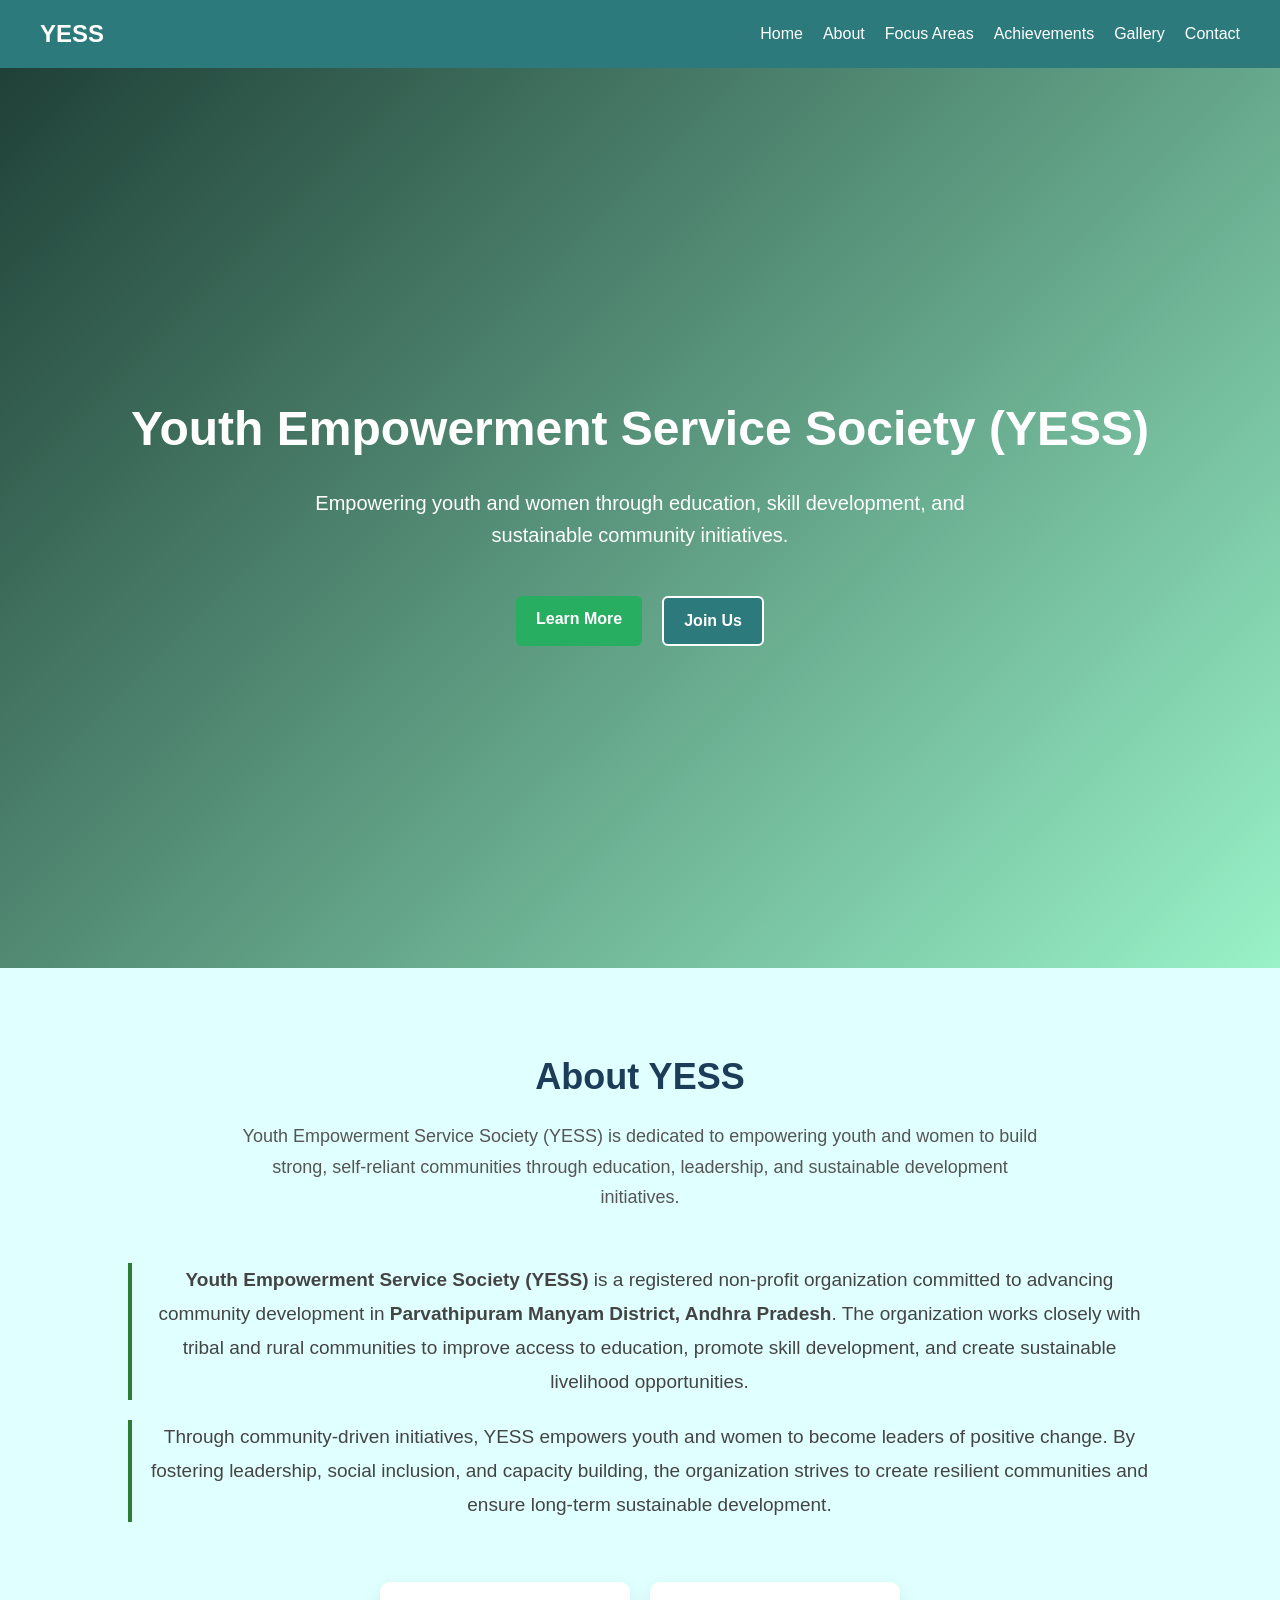
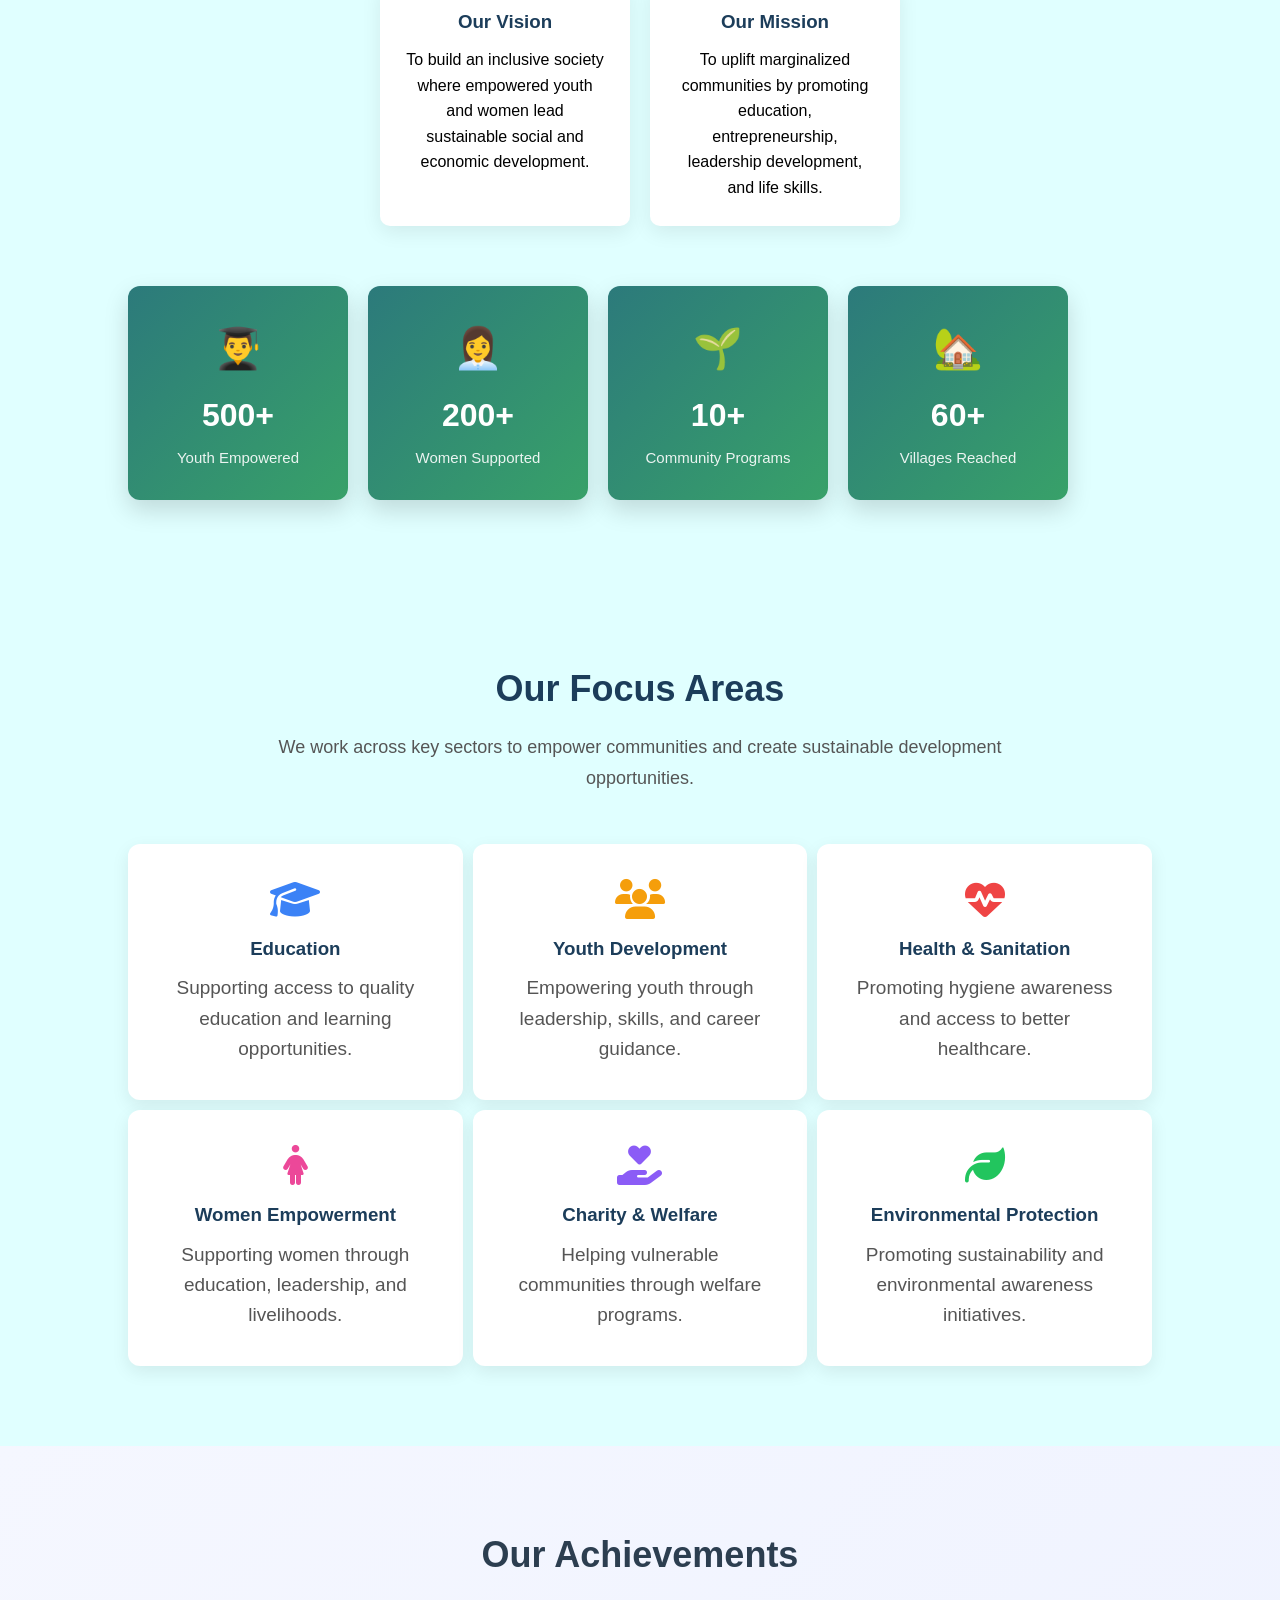
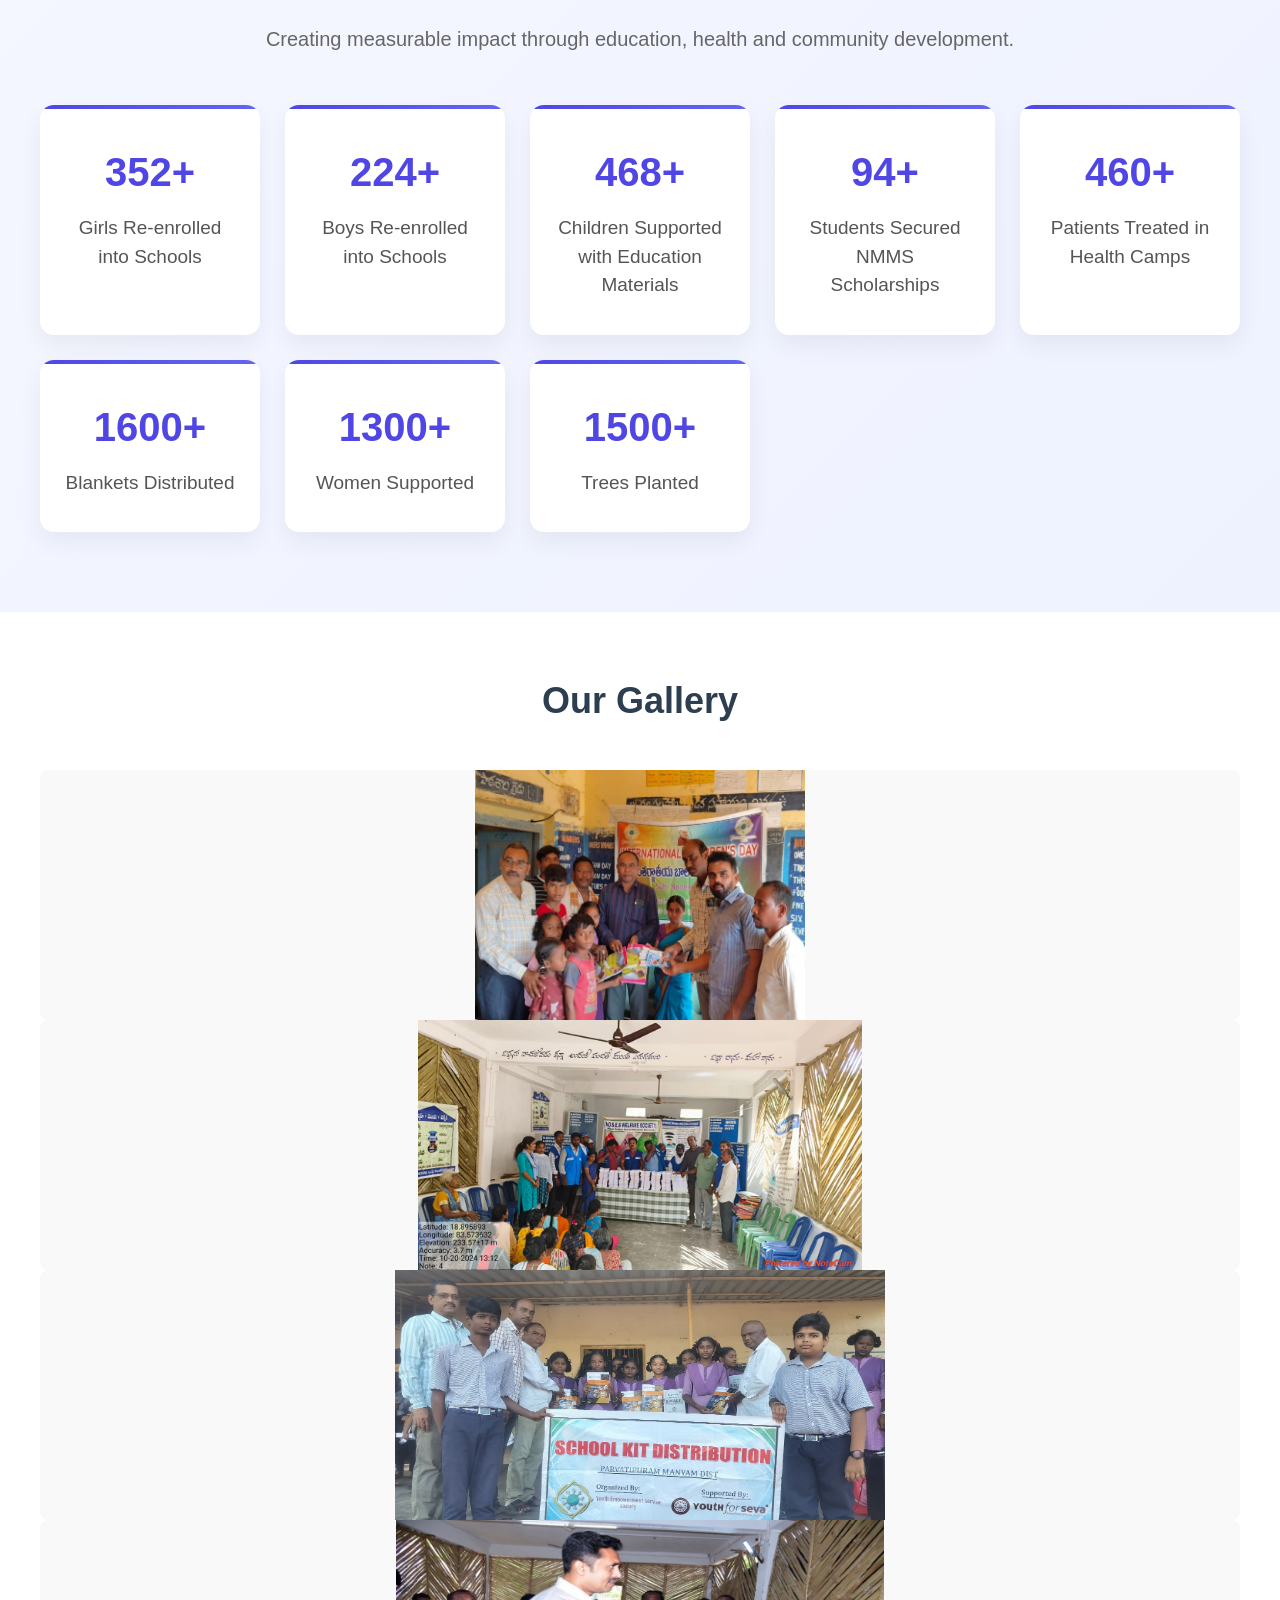
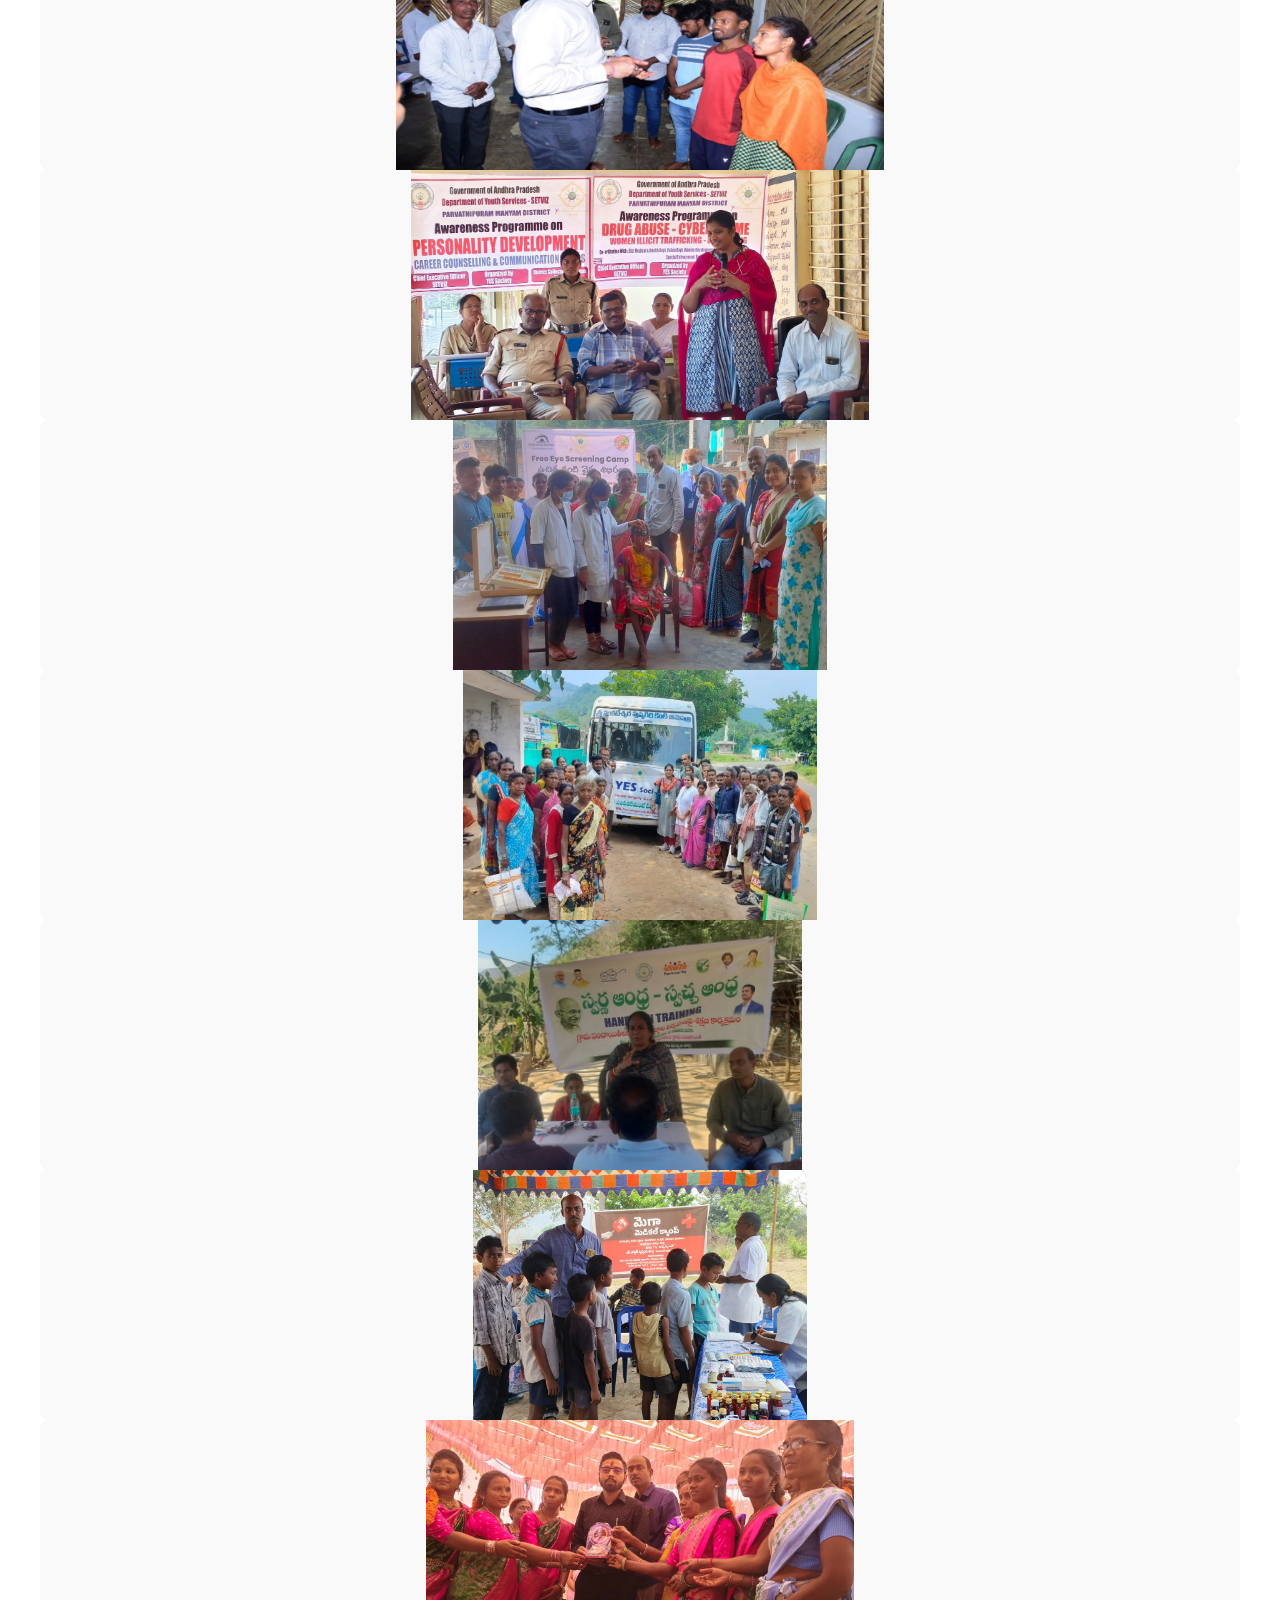
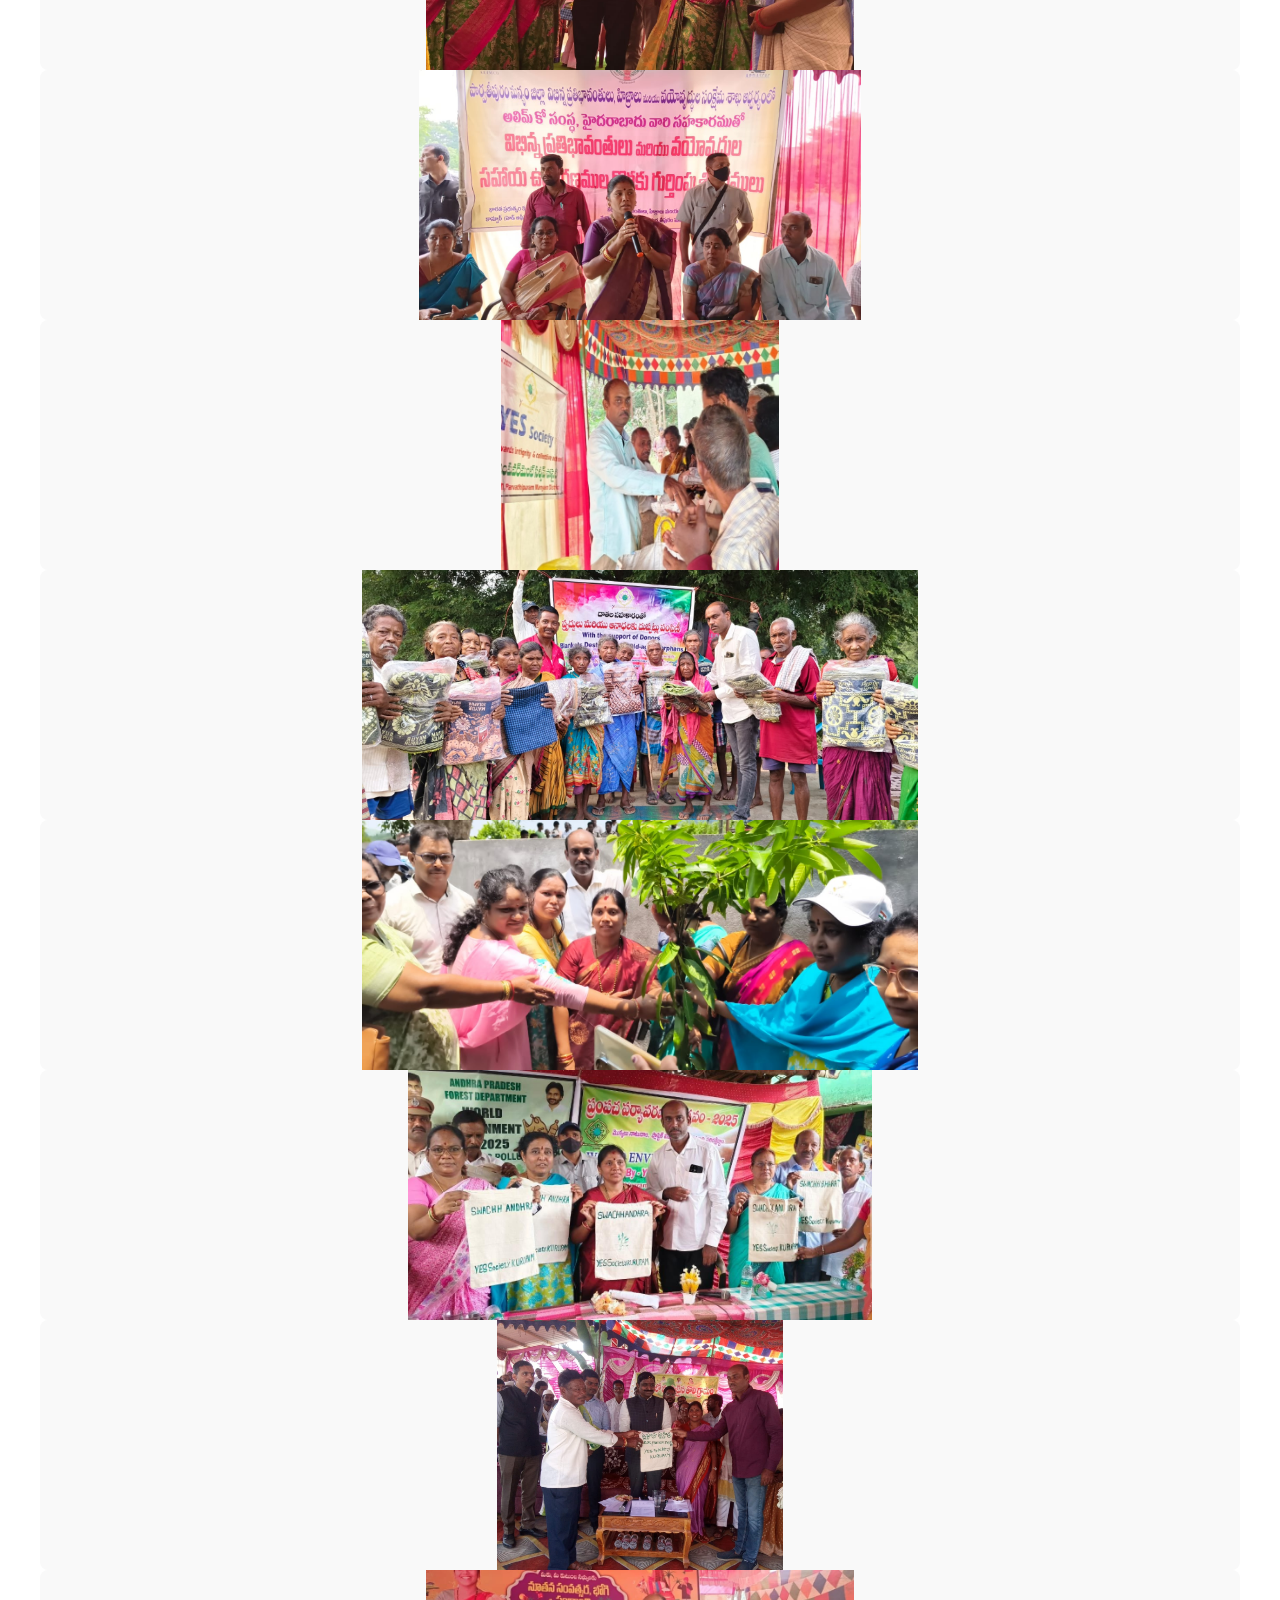
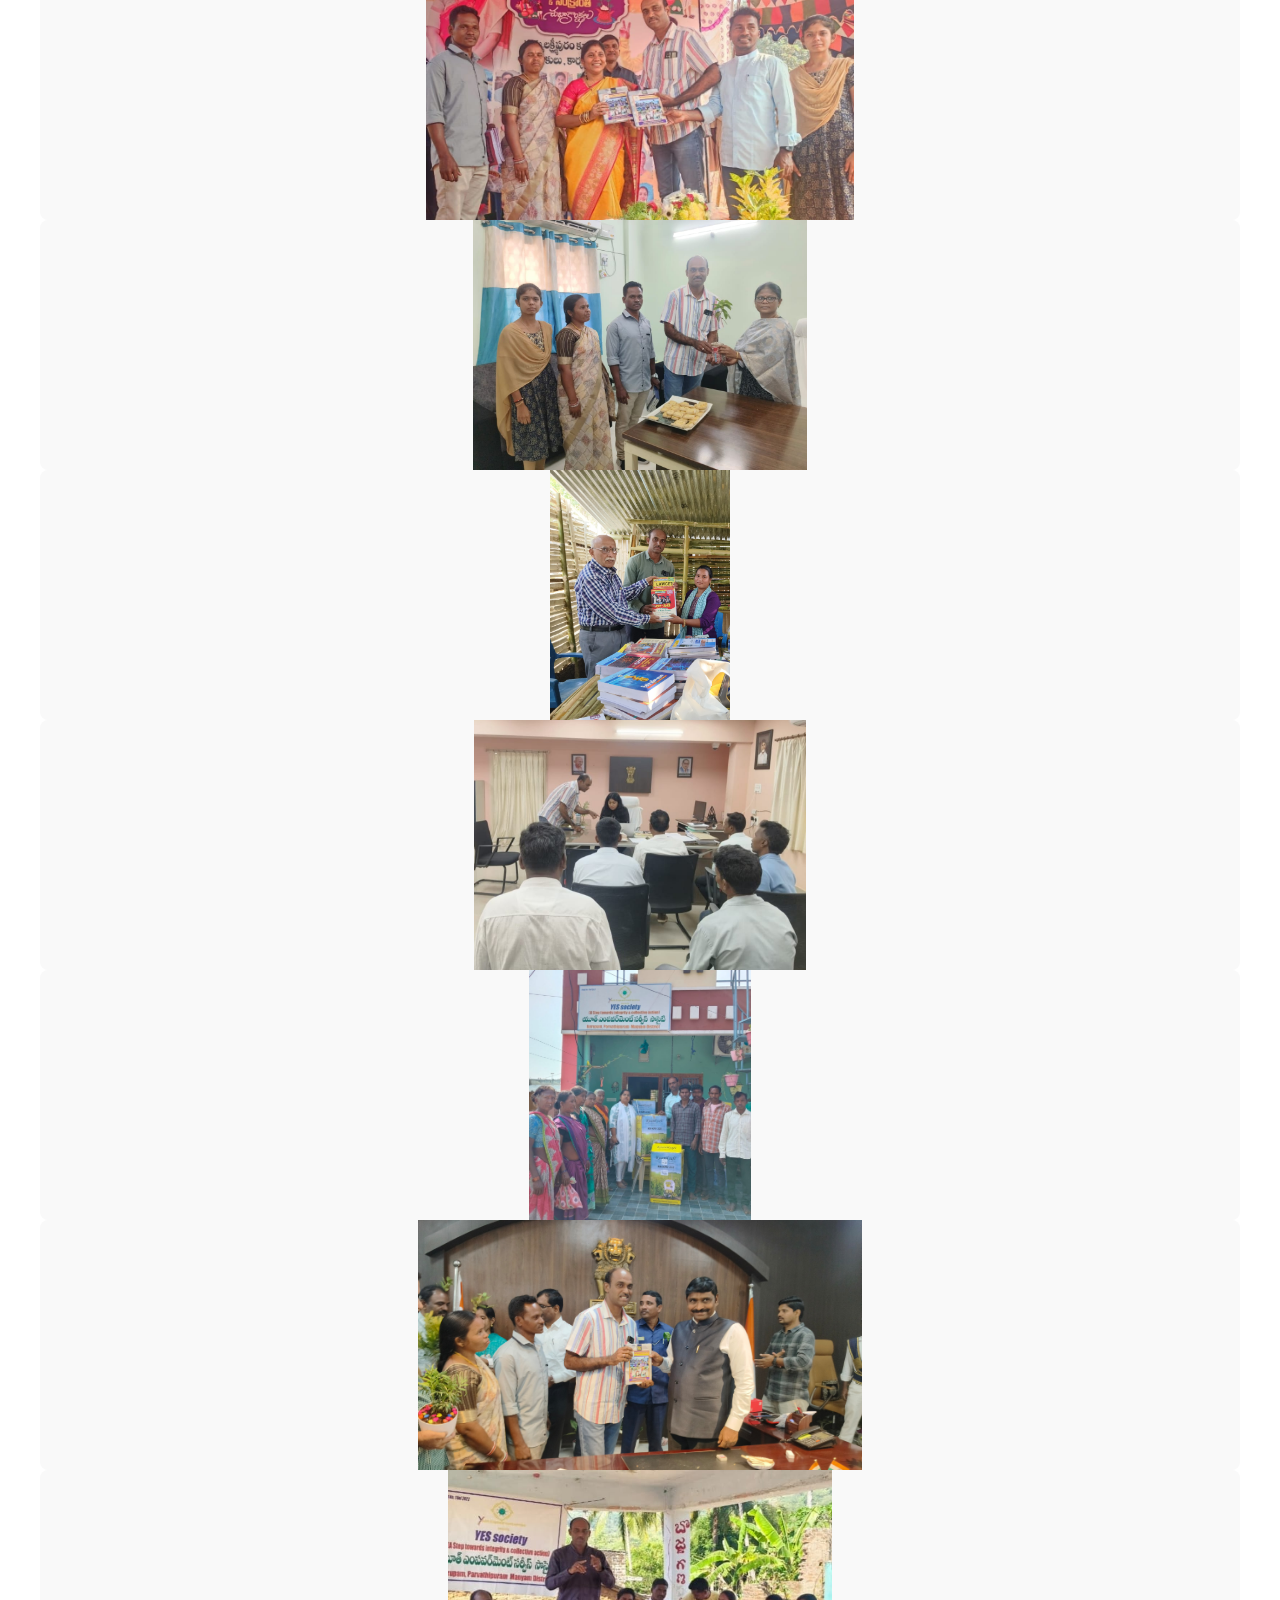
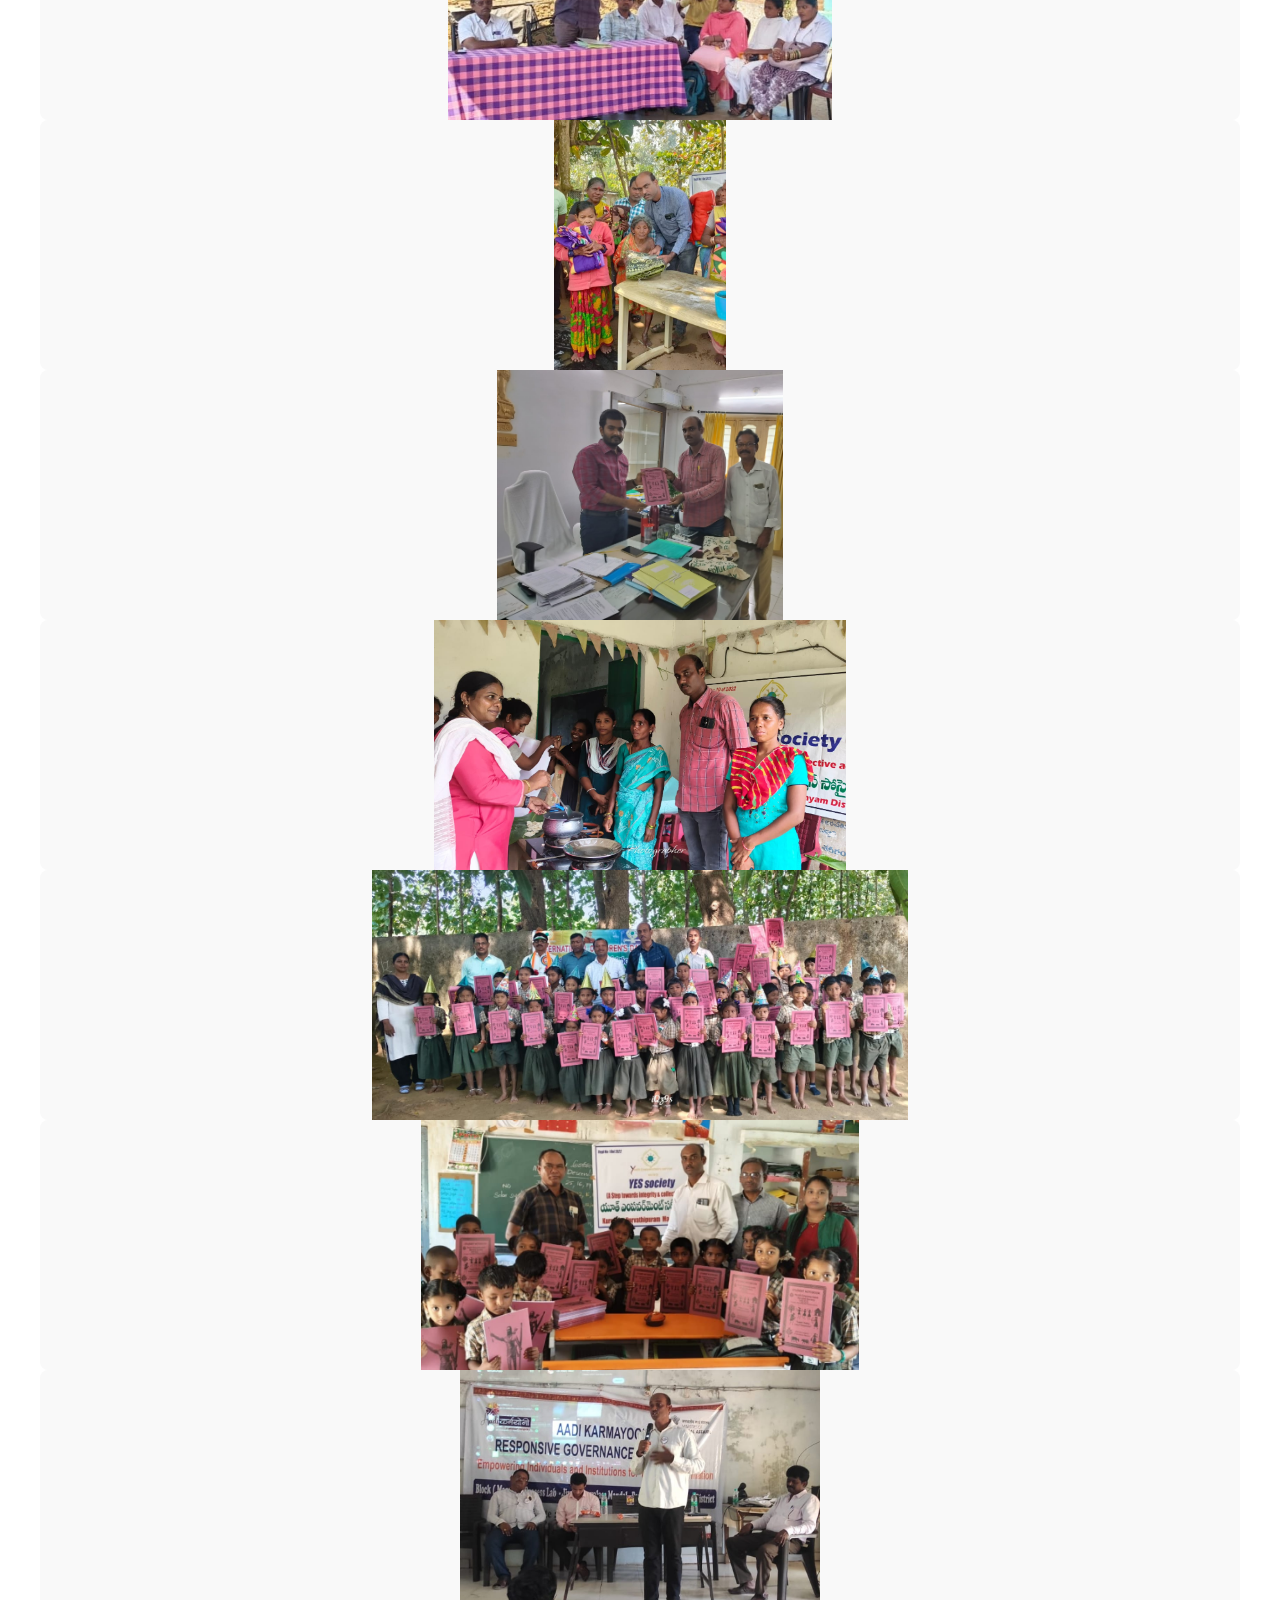
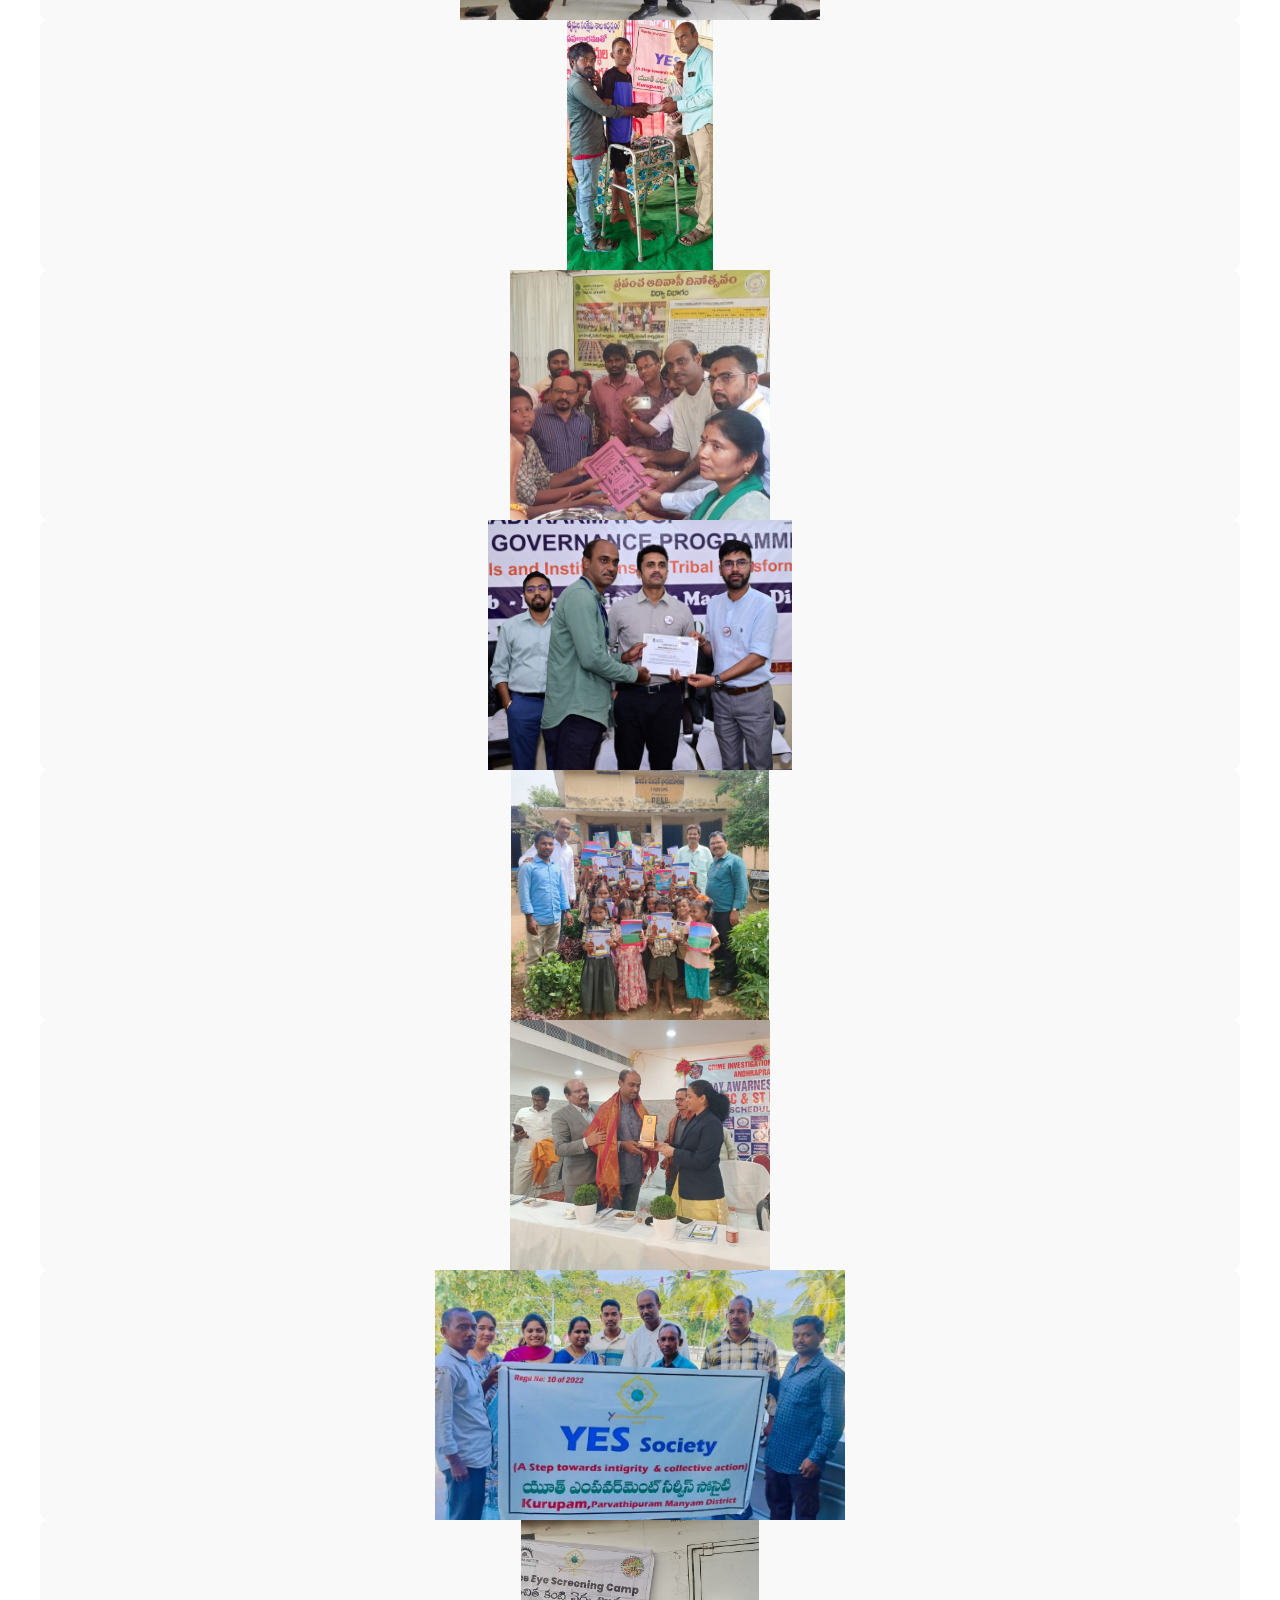
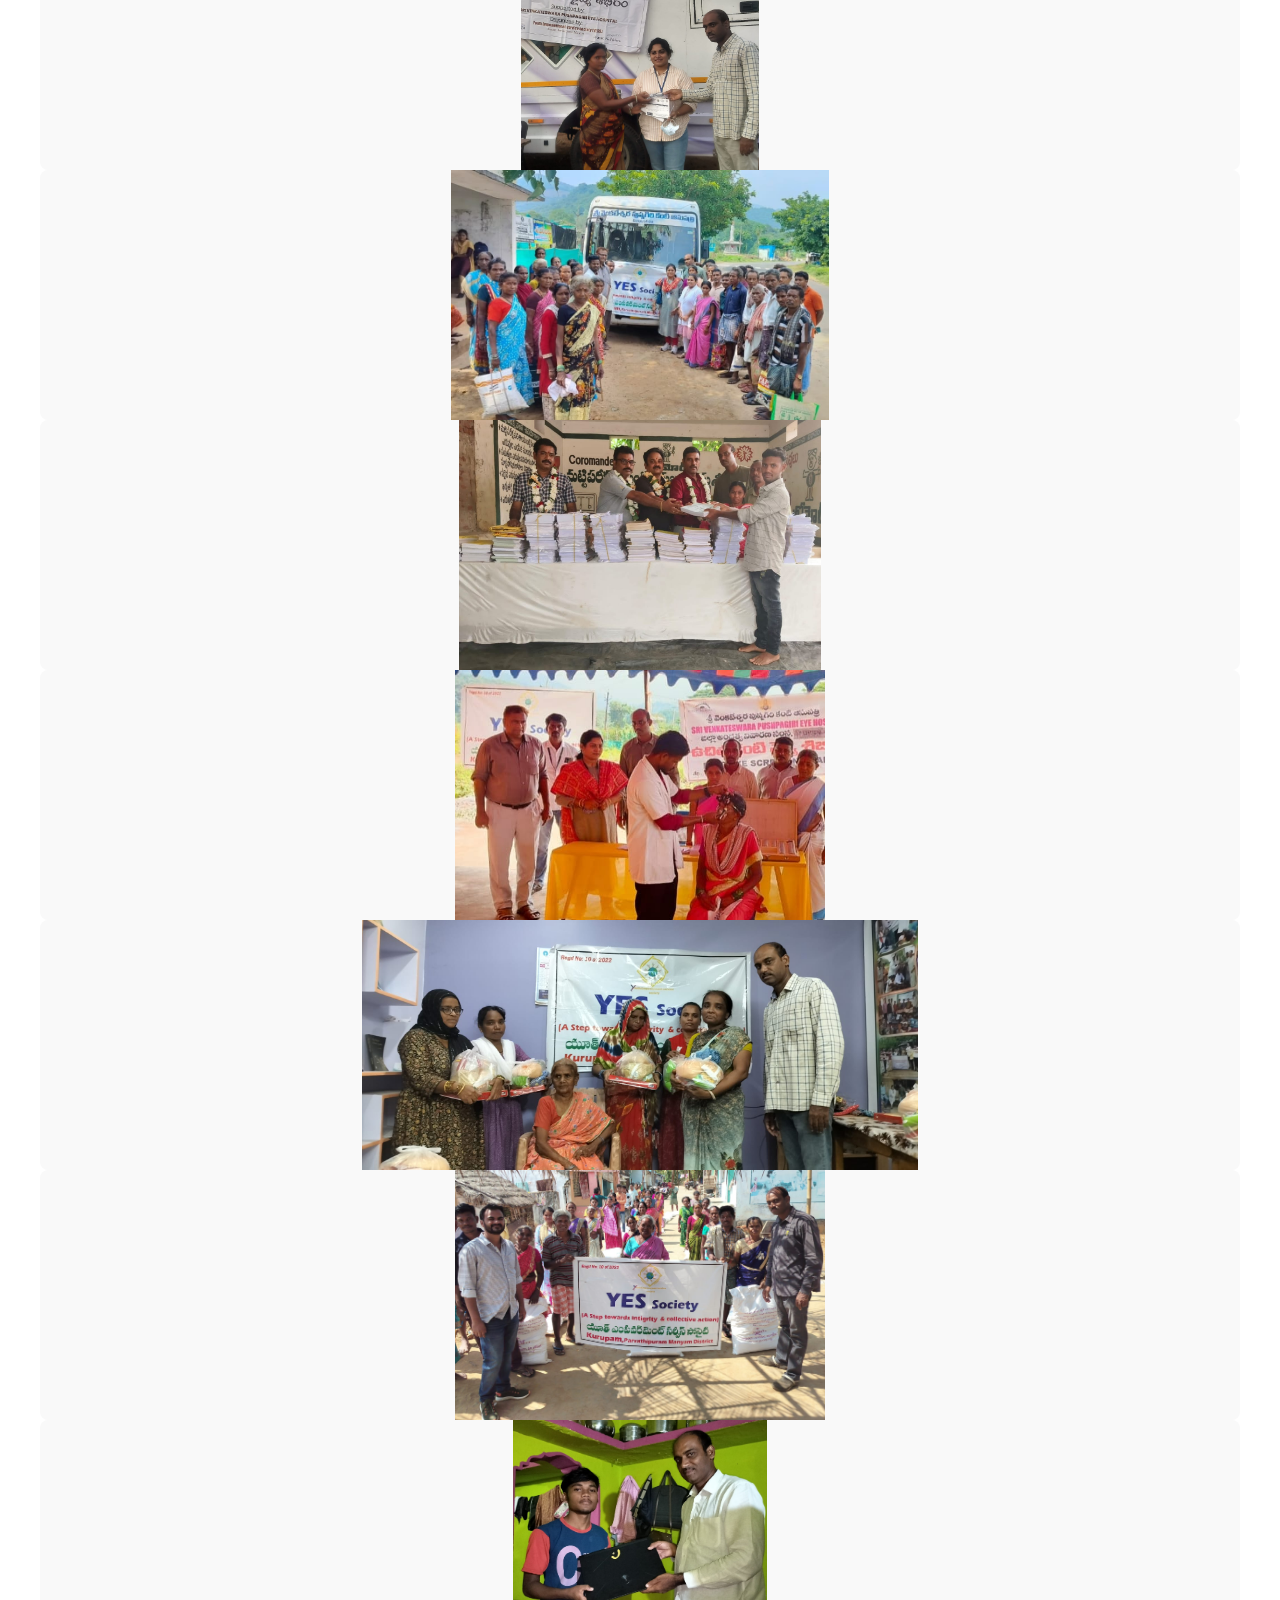
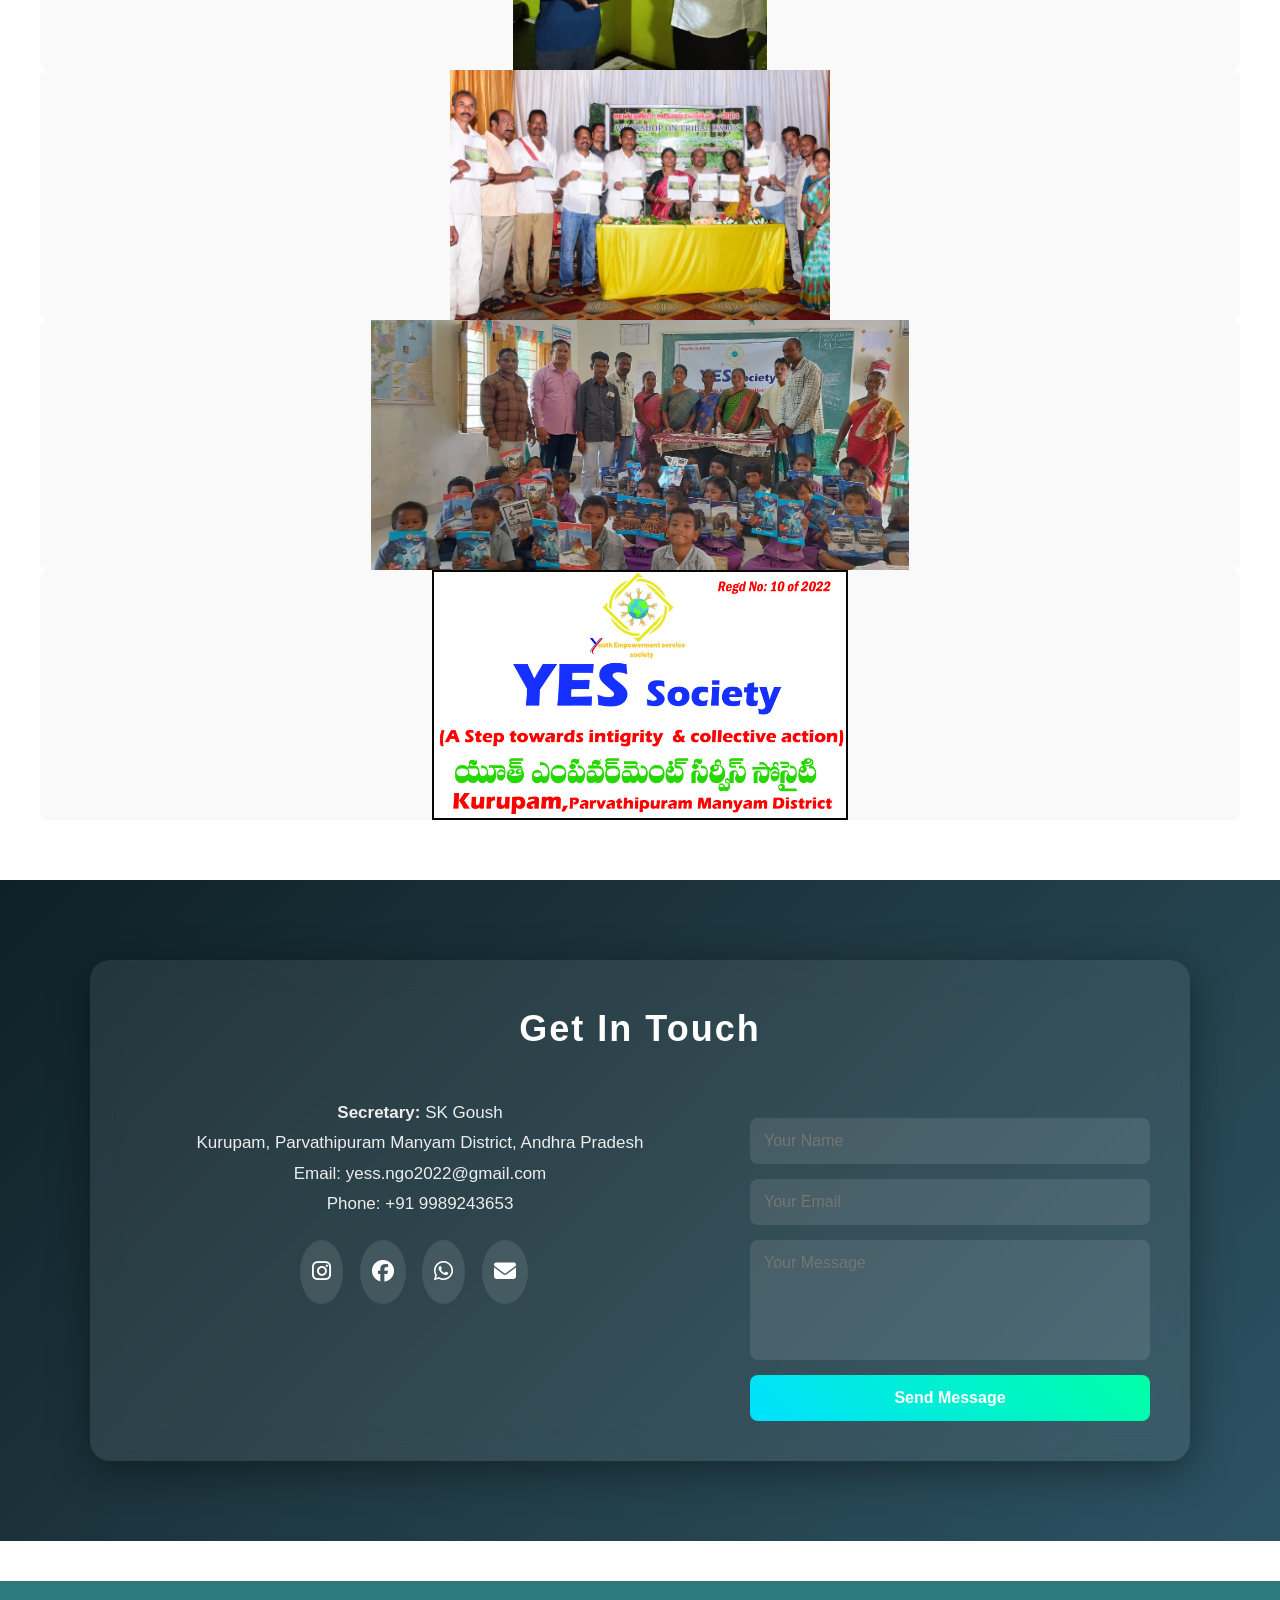
==== index.html @ 8594520e "yessociety.in" ====
<!DOCTYPE html>
<html lang="en">
<head>
<meta charset="UTF-8">
<meta name="viewport" content="width=device-width, initial-scale=1.0">
<title>Youth Empowerment Service Society (YESS)</title>
<link rel="stylesheet" href="https://cdnjs.cloudflare.com/ajax/libs/font-awesome/6.5.0/css/all.min.css">
<link rel="stylesheet" href="style.css">

</head>

<body>

<!-- NAVBAR -->
<nav>
<h2>YESS</h2>
<!-- mobile comfort sample-->
<div class="nav-toggle"><i class="fas fa-bars"></i></div>
<!-- mobile comfort sample-->
<ul>
<li><a href="#home">Home</a></li>
<li><a href="#about">About</a></li>
<li><a href="#focus">Focus Areas</a></li>
<li><a href="#achievements">Achievements</a></li>
<li><a href="#gallery">Gallery</a></li>
<li><a href="#contact">Contact</a></li>
</ul>
</nav>


<!-- HOME SECTION -->

<section id="home" class="hero">

  <div class="hero-content">

    <h1>Youth Empowerment Service Society (YESS)</h1>

    <p class="tagline">
      Empowering youth and women through education, skill development,
      and sustainable community initiatives.
    </p>

    <div class="hero-buttons">
      <a href="#about" class="btn primary-btn">Learn More</a>
      <a href="#contact" class="btn secondary-btn">Join Us</a>
    </div>

  </div>

</section>



<!-- ABOUT SECTION -->

<section id="about" class="about-section">

<div class="container">

<!-- Section Title -->
<div class="section-header">
<h2>About YESS</h2>
<p>
Youth Empowerment Service Society (YESS) is dedicated to empowering youth and women
to build strong, self-reliant communities through education, leadership,
and sustainable development initiatives.
</p>
</div>

<!-- About Content -->
<div class="about-content">

<div class="about-text">
<p>
<strong>Youth Empowerment Service Society (YESS)</strong> is a registered
non-profit organization committed to advancing community development in
<strong>Parvathipuram Manyam District, Andhra Pradesh</strong>. The organization
works closely with tribal and rural communities to improve access to
education, promote skill development, and create sustainable livelihood
opportunities.
</p>

<p>
Through community-driven initiatives, YESS empowers youth and women to
become leaders of positive change. By fostering leadership, social
inclusion, and capacity building, the organization strives to create
resilient communities and ensure long-term sustainable development.
</p>
</div>

<div class="about-cards">

<div class="card">
<h3>Our Vision</h3>
<p>
To build an inclusive society where empowered youth and women lead
sustainable social and economic development.
</p>
</div>

<div class="card">
<h3>Our Mission</h3>
<p>
To uplift marginalized communities by promoting education,
entrepreneurship, leadership development, and life skills.
</p>
</div>

</div>

</div>

<!-- Impact Section -->

<div class="impact-section">

<div class="impact-card">
<div class="icon">👨‍🎓</div>
<h3>500+</h3>
<p>Youth Empowered</p>
</div>

<div class="impact-card">
<div class="icon">👩‍💼</div>
<h3>200+</h3>
<p>Women Supported</p>
</div>

<div class="impact-card">
<div class="icon">🌱</div>
<h3>10+</h3>
<p>Community Programs</p>
</div>

<div class="impact-card">
<div class="icon">🏡</div>
<h3>60+</h3>
<p>Villages Reached</p>
</div>

</div>

</section>


<!-- FOCUS AREAS -->

<section id="focus" class="focus-section">

<div class="section-header">
<h2>Our Focus Areas</h2>
<p>
We work across key sectors to empower communities and create sustainable
development opportunities.
</p>
</div>

<div class="focus-grid">

<div class="focus-card">
<i class="fas fa-graduation-cap"></i>
<h3>Education</h3>
<p>Supporting access to quality education and learning opportunities.</p>
</div>

<div class="focus-card">
<i class="fas fa-users"></i>
<h3>Youth Development</h3>
<p>Empowering youth through leadership, skills, and career guidance.</p>
</div>

<div class="focus-card">
<i class="fas fa-heartbeat"></i>
<h3>Health & Sanitation</h3>
<p>Promoting hygiene awareness and access to better healthcare.</p>
</div>

<div class="focus-card">
<i class="fas fa-female"></i>
<h3>Women Empowerment</h3>
<p>Supporting women through education, leadership, and livelihoods.</p>
</div>

<div class="focus-card">
<i class="fas fa-hand-holding-heart"></i>
<h3>Charity & Welfare</h3>
<p>Helping vulnerable communities through welfare programs.</p>
</div>

<div class="focus-card">
<i class="fas fa-leaf"></i>
<h3>Environmental Protection</h3>
<p>Promoting sustainability and environmental awareness initiatives.</p>
</div>

</div>

</section>

<!-- ACHIEVEMENTS -->
<section id="achievements">

<div class="achievements-container">

<h2 class="section-title">Our Achievements</h2>
<p class="section-subtitle">Creating measurable impact through education, health and community development.</p>

<div class="achievements-grid">

<div class="achievement-card">
<h3>352+</h3>
<p>Girls Re-enrolled into Schools</p>
</div>

<div class="achievement-card">
<h3>224+</h3>
<p>Boys Re-enrolled into Schools</p>
</div>

<div class="achievement-card">
<h3>468+</h3>
<p>Children Supported with Education Materials</p>
</div>

<div class="achievement-card">
<h3>94+</h3>
<p>Students Secured NMMS Scholarships</p>
</div>

<div class="achievement-card">
<h3>460+</h3>
<p>Patients Treated in Health Camps</p>
</div>

<div class="achievement-card">
<h3>1600+</h3>
<p>Blankets Distributed</p>
</div>

<div class="achievement-card">
<h3>1300+</h3>
<p>Women Supported</p>
</div>

<div class="achievement-card">
<h3>1500+</h3>
<p>Trees Planted</p>
</div>

</div>
</div>

</section>

<!-- GALLERY -->
<section id="gallery">

<h2 class="section-title">Our Gallery</h2>

<div class="gallery">

  <div class="gallery-item">
    <img src="yessocietypictures/Picture1.png" alt="image">
  </div>

  <div class="gallery-item">
    <img src="yessocietypictures/Picture2.png" alt="image">
  </div>

  <div class="gallery-item">
    <img src="yessocietypictures/Picture3.png" alt="image">
  </div>

  <div class="gallery-item">
    <img src="yessocietypictures/Picture4.png" alt="image">
  </div>

  <div class="gallery-item">
    <img src="yessocietypictures/Picture5.png" alt="image">
  </div>

  <div class="gallery-item">
    <img src="yessocietypictures/Picture6.png" alt="image">
  </div>

  <div class="gallery-item">
    <img src="yessocietypictures/Picture7.png" alt="image">
  </div>

  <div class="gallery-item">
    <img src="yessocietypictures/Picture8.png" alt="image">
  </div>

  <div class="gallery-item">
    <img src="yessocietypictures/Picture9.png" alt="image">
  </div>

  <div class="gallery-item">
    <img src="yessocietypictures/Picture10.png" alt="image">
  </div>

  <div class="gallery-item">
    <img src="yessocietypictures/Picture11.png" alt="image">
  </div>

  <div class="gallery-item">
    <img src="yessocietypictures/Picture12.png" alt="image">
  </div>

  <div class="gallery-item">
    <img src="yessocietypictures/Picture13.png" alt="image">
  </div>

  <div class="gallery-item">
    <img src="yessocietypictures/Picture14.png" alt="image">
  </div>

  <div class="gallery-item">
    <img src="yessocietypictures/Picture15.png" alt="image">
  </div>
  <div class="gallery-item">
    <img src="yessocietypictures\one.jpeg" alt="image">
  </div>
  <div class="gallery-item">
    <img src="yessocietypictures\two.jpeg" alt="image">
  </div>
  <div class="gallery-item">
    <img src="yessocietypictures/three.jpeg" alt="image">
  </div>
  <div class="gallery-item">
    <img src="yessocietypictures/four.jpeg" alt="image">
  </div>
  <div class="gallery-item">
    <img src="yessocietypictures/five.jpeg" alt="image">
  </div>
  <div class="gallery-item">
    <img src="yessocietypictures/six.jpeg" alt="image">
  </div>
  <div class="gallery-item">
    <img src="yessocietypictures/seven.jpeg" alt="image">
  </div>
  <div class="gallery-item">
    <img src="yessocietypictures/eight.jpeg" alt="image">
  </div>
  <div class="gallery-item">
    <img src="yessocietypictures/nine.jpeg" alt="image">
  </div>
  <div class="gallery-item">
    <img src="yessocietypictures/ten.jpeg" alt="image">
  </div>
  <div class="gallery-item">
    <img src="yessocietypictures/eleven.jpeg" alt="image">
  </div>
  <div class="gallery-item">
    <img src="yessocietypictures/twelve.jpeg" alt="image">
  </div>
  <div class="gallery-item">
    <img src="yessocietypictures/thirteen.jpeg" alt="image">
  </div>
  <div class="gallery-item">
    <img src="yessocietypictures/fourteen.jpeg" alt="image">
  </div>
  <div class="gallery-item">
    <img src="yessocietypictures/fifteen.jpeg" alt="image">
  </div>
  <div class="gallery-item">
    <img src="yessocietypictures/sixteen.jpeg" alt="image">
  </div>
  <div class="gallery-item">
    <img src="yessocietypictures/seventeen.jpeg" alt="image">
  </div>
  <div class="gallery-item">
    <img src="yessocietypictures/eighteen.jpeg" alt="image">
  </div>
  <div class="gallery-item">
    <img src="yessocietypictures/nineteen.jpeg" alt="image">
  </div>
  <div class="gallery-item">
    <img src="yessocietypictures/twenty.jpeg" alt="image">
  </div>
  <div class="gallery-item">
    <img src="yessocietypictures/twenty1.jpeg" alt="image">
  </div>
  <div class="gallery-item">
    <img src="yessocietypictures/twentytwo.jpeg" alt="image">
  </div>
  <div class="gallery-item">
    <img src="yessocietypictures/two3.jpeg" alt="image">
  </div>
  <div class="gallery-item">
    <img src="yessocietypictures/two4.jpeg" alt="image">
  </div>
  <div class="gallery-item">
    <img src="yessocietypictures/two5.jpeg" alt="image">
  </div>
  <div class="gallery-item">
    <img src="yessocietypictures/two6.jpeg" alt="image">
  </div>
<div class="gallery-item">
    <img src="yessocietypictures/two7.jpeg" alt="image">
  </div>
  <div class="gallery-item">
    <img src="yessocietypictures/two8.jpeg" alt="image">
  </div>
  <div class="gallery-item">
    <img src="yessocietypictures/two9.jpeg" alt="image">
  </div>
  <div class="gallery-item">
    <img src="yessocietypictures/three0.jpeg" alt="image">
  </div>

</div>

</section>



<!-- CONTACT -->
<section id="contact">

<div class="contact-container">

<h2 class="contact-title">Get In Touch</h2>

<div class="contact-content">

<div class="contact-info">
<p><b>Secretary:</b> SK Goush</p>
<p>Kurupam, Parvathipuram Manyam District, Andhra Pradesh</p>
<p>Email: yess.ngo2022@gmail.com</p>
<p>Phone: +91 9989243653</p>

<div class="social-icons">
<a href="https://www.instagram.com/yess_ngo_?igsh=c3pkOXo1NWUyaW5h"><i class="fab fa-instagram"></i></a>
<a href="https://www.facebook.com/share/1DSAKodbf2/"><i class="fab fa-facebook"></i></a>
<a href="https://wa.me/919989243653"><i class="fab fa-whatsapp"></i></a>
<a href="mailto:yess.ngo2022@gmail.com"><i class="fas fa-envelope"></i></a>
</div>

</div>

<!-- contact form-->

<form action="https://formsubmit.co/yess.ngo2022@gmail.com" method="POST" class="contact-form">

<input type="text" name="name" placeholder="Your Name" required>

<input type="email" name="email" placeholder="Your Email" required>

<textarea name="message" placeholder="Your Message" required></textarea>

<input type="hidden" name="_captcha" value="false">

<button type="submit">Send Message</button>

</form>

</div>

</div>

</section>
<link rel="stylesheet" href="contact.css">

<link rel="stylesheet" href="https://cdnjs.cloudflare.com/ajax/libs/font-awesome/6.5.0/css/all.min.css">

<!-- FOOTER -->
<footer>

<p>© 2026 Youth Empowerment Service Society (YESS)</p>

</footer>


<script src="script.js"></script>
<script>
const counters = document.querySelectorAll('.achievement-card h3');

counters.forEach(counter=>{
let target = +counter.innerText.replace("+","");
let count = 0;

let update = () => {
let increment = target / 100;

if(count < target){
count += increment;
counter.innerText = Math.ceil(count) + "+";
requestAnimationFrame(update);
}else{
counter.innerText = target + "+";
}
};

update();
});
</script>

</body>
</html>
---- style.css ----
/* ---------- GLOBAL STYLES ---------- */
* {
  margin: 0;
  padding: 0;
  box-sizing: border-box;
  font-family: Arial, sans-serif;
}

body {
  line-height: 1.6;
}

html {
  scroll-behavior: smooth;
}

/* ---------- NAVBAR ---------- */
nav {
  display: flex;
  justify-content: space-between;
  align-items: center;
  background: #2c7a7b;
  color: white;
  padding: 15px 40px;
  position: sticky;
  top: 0;
}

nav ul {
  list-style: none;
  display: flex;
  gap: 20px;
}

nav ul li a {
  color: white;
  text-decoration: none;
}

.nav-toggle {
  display: none; /* desktop by default */
  font-size: 28px;
  cursor: pointer;
  color: white;
}

.nav-menu {
  display: none; /* hidden by default */
}

.nav-menu.active {
  display: block;
}

/* ---------- HERO ---------- */
.hero {
  height: 100vh;
  background: linear-gradient(135deg, #1f4037, #99f2c8);
  display: flex;
  align-items: center;
  justify-content: center;
  text-align: center;
  color: white;
  padding: 20px;
}

.hero-content h1 {
  font-size: 48px;
  margin-bottom: 20px;
}

.hero-content p {
  font-size: 20px;
  max-width: 700px;
  margin: auto;
  margin-bottom: 30px;
}

.hero-buttons {
  display: flex;
  gap: 20px;
  justify-content: center;
}

.btn {
  display: inline-block;
  padding: 10px 20px;
  margin-top: 15px;
  text-decoration: none;
  border-radius: 6px;
  font-weight: 600;
  background: #2c7a7b;
  color: white;
}

.primary-btn {
  background: #27ae60;
  color: white;
}

.secondary-btn {
  border: 2px solid white;
  color: white;
}

.secondary-btn:hover {
  background: white;
  color: #333;
}

/* ---------- SECTIONS ---------- */
section {
  padding: 60px 40px;
  text-align: center;
}

.about-section, .focus-section {
  padding: 80px 10%;
  background: lightcyan;
}

.section-header {
  text-align: center;
  max-width: 800px;
  margin: auto;
  margin-bottom: 50px;
}

.section-header h2 {
  font-size: 36px;
  color: #1c3d5a;
  margin-bottom: 15px;
}

.section-header p {
  font-size: 18px;
  color: #555;
  line-height: 1.7;
}

.about-content {
  display: flex;
  gap: 40px;
  flex-wrap: wrap;
  align-items: center;
  justify-content: center;
  margin-bottom: 60px;
}

.about-text p {
  font-size: 19px;
  line-height: 1.8;
  color: #444;
  margin-bottom: 20px;
  padding-left: 15px;
  border-left: 4px solid #2e7d32;
}

.about-cards, .impact-section {
  display: flex;
  gap: 20px;
  flex-wrap: wrap;
}

.card {
  background: white;
  padding: 25px;
  border-radius: 10px;
  box-shadow: 0 6px 20px rgba(0,0,0,0.08);
  width: 250px;
}

.card h3 {
  color: #1c3d5a;
  margin-bottom: 10px;
}

/* ---------- IMPACT CARDS ---------- */
.impact-card {
  background: linear-gradient(135deg,#2c7a7b,#38a169);
  color: white;
  padding: 30px;
  width: 220px;
  text-align: center;
  border-radius: 12px;
  box-shadow: 0 10px 25px rgba(0,0,0,0.15);
  transition: all 0.3s ease;
  cursor: pointer;
}

.impact-card:hover {
  transform: translateY(-10px) scale(1.05);
  box-shadow: 0 15px 35px rgba(0,0,0,0.25);
}

.impact-card .icon {
  font-size: 40px;
  margin-bottom: 10px;
}

.impact-card h3 {
  font-size: 32px;
  margin-bottom: 5px;
}

.impact-card p {
  font-size: 15px;
  opacity: 0.9;
}

/* ---------- FOCUS CARDS ---------- */
.focus-grid {
  display: grid;
  grid-template-columns: repeat(auto-fit, minmax(250px,1fr));
  gap: 10px;
}

.focus-card {
  background: white;
  padding: 35px;
  border-radius: 12px;
  text-align: center;
  box-shadow: 0 6px 18px rgba(0,0,0,0.08);
  transition: 0.3s;
}

.focus-card i {
  font-size: 40px;
  margin-bottom: 15px;
}

.focus-card h3 {
  margin-bottom: 10px;
  color: #1c3d5a;
}

.focus-card p {
  font-size: 19px;
  color: #555;
  line-height: 1.6;
}

.focus-card:hover {
  transform: translateY(-10px);
  box-shadow: 0 15px 30px rgba(0,0,0,0.15);
}

/* Focus Icons Colors */
.fa-graduation-cap { color: #3b82f6; }
.fa-users { color: #f59e0b; }
.fa-heartbeat { color: #ef4444; }
.fa-female { color: #ec4899; }
.fa-hand-holding-heart { color: #8b5cf6; }
.fa-leaf { color: #22c55e; }

/* ---------- ACHIEVEMENTS ---------- */
#achievements {
  padding: 80px 20px;
  background: linear-gradient(135deg,#f5f7ff,#eef2ff);
  font-family: 'Poppins', sans-serif;
}

.achievements-container {
  max-width: 1200px;
  margin: auto;
  text-align: center;
}

.section-title {
  font-size: 36px;
  font-weight: 700;
  text-align: center;
  color: #2c3e50;
  margin-bottom: 40px;
  position: relative;
}

.section-subtitle {
  color: #666;
  margin-bottom: 50px;
  font-size: 20px;
}

.achievements-grid {
  display: grid;
  grid-template-columns: repeat(auto-fit, minmax(220px,1fr));
  gap: 25px;
}

.achievement-card {
  background: #fff;
  padding: 35px 25px;
  border-radius: 14px;
  box-shadow: 0 10px 25px rgba(0,0,0,0.06);
  transition: all 0.35s ease;
  position: relative;
  overflow: hidden;
}

.achievement-card:hover {
  transform: translateY(-8px);
  box-shadow: 0 20px 40px rgba(0,0,0,0.12);
}

.achievement-card h3 {
  font-size: 40px;
  color: #4f46e5;
  margin-bottom: 10px;
  font-weight: 700;
}

.achievement-card p {
  font-size: 19px;
  color: #555;
  line-height: 1.5;
}

.achievement-card::before {
  content: "";
  position: absolute;
  top: 0;
  left: 0;
  height: 4px;
  width: 100%;
  background: linear-gradient(90deg,#4f46e5,#6366f1);
}

/* ---------- GALLERY ---------- */
.gallery-item {
  width: 100%;
  height: 250px;        /* uniform height for structure */
  overflow: hidden;
  border-radius: 8px;
}

.gallery-item img {
  width: 100%;
  height: 100%;
  object-fit: cover;     /* fills container, slight cropping if needed */
  object-position: center; /* focuses on the center of image */
  transition: transform 0.3s ease;
}

.gallery-item img:hover {
  transform: scale(1.05); /* zoom on hover for wow effect */
}

.gallery-item img {
  width: 100%;
  height: 100%;
  object-fit: contain;   /* fits inside container, no cropping */
  background-color: #f9f9f9; /* fills empty space */
}
/* ---------- FORM ---------- */
form {
  display: flex;
  flex-direction: column;
  max-width: 400px;
  margin: auto;
  gap: 10px;
  margin-top: 20px;
}

input, textarea {
  padding: 10px;
}

button {
  background: #2c7a7b;
  color: white;
  padding: 10px;
  border: none;
  cursor: pointer;
}

/* ---------- FOOTER ---------- */
footer {
  background: #2c7a7b;
  color: white;
  text-align: center;
  padding: 15px;
  margin-top: 40px;
}

/* ---------- CONTACT ---------- */
#contact {
  padding: 80px 20px;
  background: linear-gradient(135deg,#0f2027,#203a43,#2c5364);
  font-family: Arial, sans-serif;
}

.contact-container {
  max-width: 1100px;
  margin: auto;
  background: rgba(255,255,255,0.08);
  backdrop-filter: blur(15px);
  border-radius: 20px;
  padding: 40px;
  box-shadow: 0 10px 40px rgba(0,0,0,0.4);
}

.contact-title {
  text-align: center;
  font-size: 36px;
  color: #fff;
  margin-bottom: 40px;
  letter-spacing: 2px;
}

.contact-content {
  display: flex;
  flex-wrap: wrap;
  gap: 40px;
  justify-content: space-between;
}

.contact-info {
  flex: 1;
  color: #eee;
  font-size: 17px;
  line-height: 1.8;
}

.social-icons {
  margin-top: 20px;
}

.social-icons a {
  display: inline-block;
  margin-right: 12px;
  font-size: 22px;
  color: white;
  background: rgba(255,255,255,0.1);
  padding: 12px;
  border-radius: 50%;
  transition: 0.3s;
}

.social-icons a:hover {
  background: #00e0ff;
  color: #000;
  transform: scale(1.2);
}

.contact-form {
  flex: 1;
  display: flex;
  flex-direction: column;
  gap: 15px;
}

.contact-form input,
.contact-form textarea {
  padding: 14px;
  border: none;
  border-radius: 8px;
  outline: none;
  background: rgba(255,255,255,0.1);
  color: white;
  font-size: 16px;
}

.contact-form textarea {
  min-height: 120px;
  resize: none;
}

.contact-form button {
  padding: 14px;
  border: none;
  border-radius: 8px;
  background: linear-gradient(45deg,#00e0ff,#00ffa6);
  font-size: 16px;
  font-weight: bold;
  cursor: pointer;
  transition: 0.3s;
}

.contact-form button:hover {
  transform: translateY(-3px);
  box-shadow: 0 5px 15px rgba(0,0,0,0.3);
}

/* ---------- MOBILE RESPONSIVE (COMBINED) ---------- */
@media (max-width:768px){

  nav ul {
  display: flex !important;
  flex-direction: column;
  gap: 15px;
  align-items: flex-start; /* aligns items to the left on mobile */
  padding-left: 20px;      /* optional spacing from the left */
}


  /* HERO */
  .hero-content h1 { display: block !important; font-size: 32px; }
  .hero-content p { font-size: 16px; }
  .hero-buttons { flex-direction: column; gap: 15px; }

  /* NAV */
  .nav-toggle { display: block !important; }
  .nav-menu { display: none; flex-direction: column; gap: 15px; background: #2c7a7b; position: absolute; top: 60px; left: 0; width: 100%; padding: 15px 0; z-index: 100; }
  .nav-menu.active { display: flex !important; }
  nav ul { display: flex !important; flex-direction: column; gap: 15px; }

  /* SECTIONS */
  .about-content, .about-cards, .impact-section { flex-direction: column; align-items: center; text-align: center; }
  .focus-grid { grid-template-columns: 1fr; gap: 15px; }
  .gallery-item { width: 90%; height: auto; }
  .gallery-item img { height: auto; }
  section, .about-section, .focus-section, #achievements, #contact { padding: 50px 20px; }

  /* TEXT SCALING */
  h2 { font-size: 24px; }
  .focus-card h3, .achievement-card h3 { font-size: 22px; }
  .about-text p, .focus-card p, .achievement-card p { font-size: 16px; }

  /* DISABLE HOVER */
  .focus-card:hover, .impact-card:hover, .achievement-card:hover { transform: none; box-shadow: none; }

  /* CONTACT */
  .contact-content { flex-direction: column; }
}
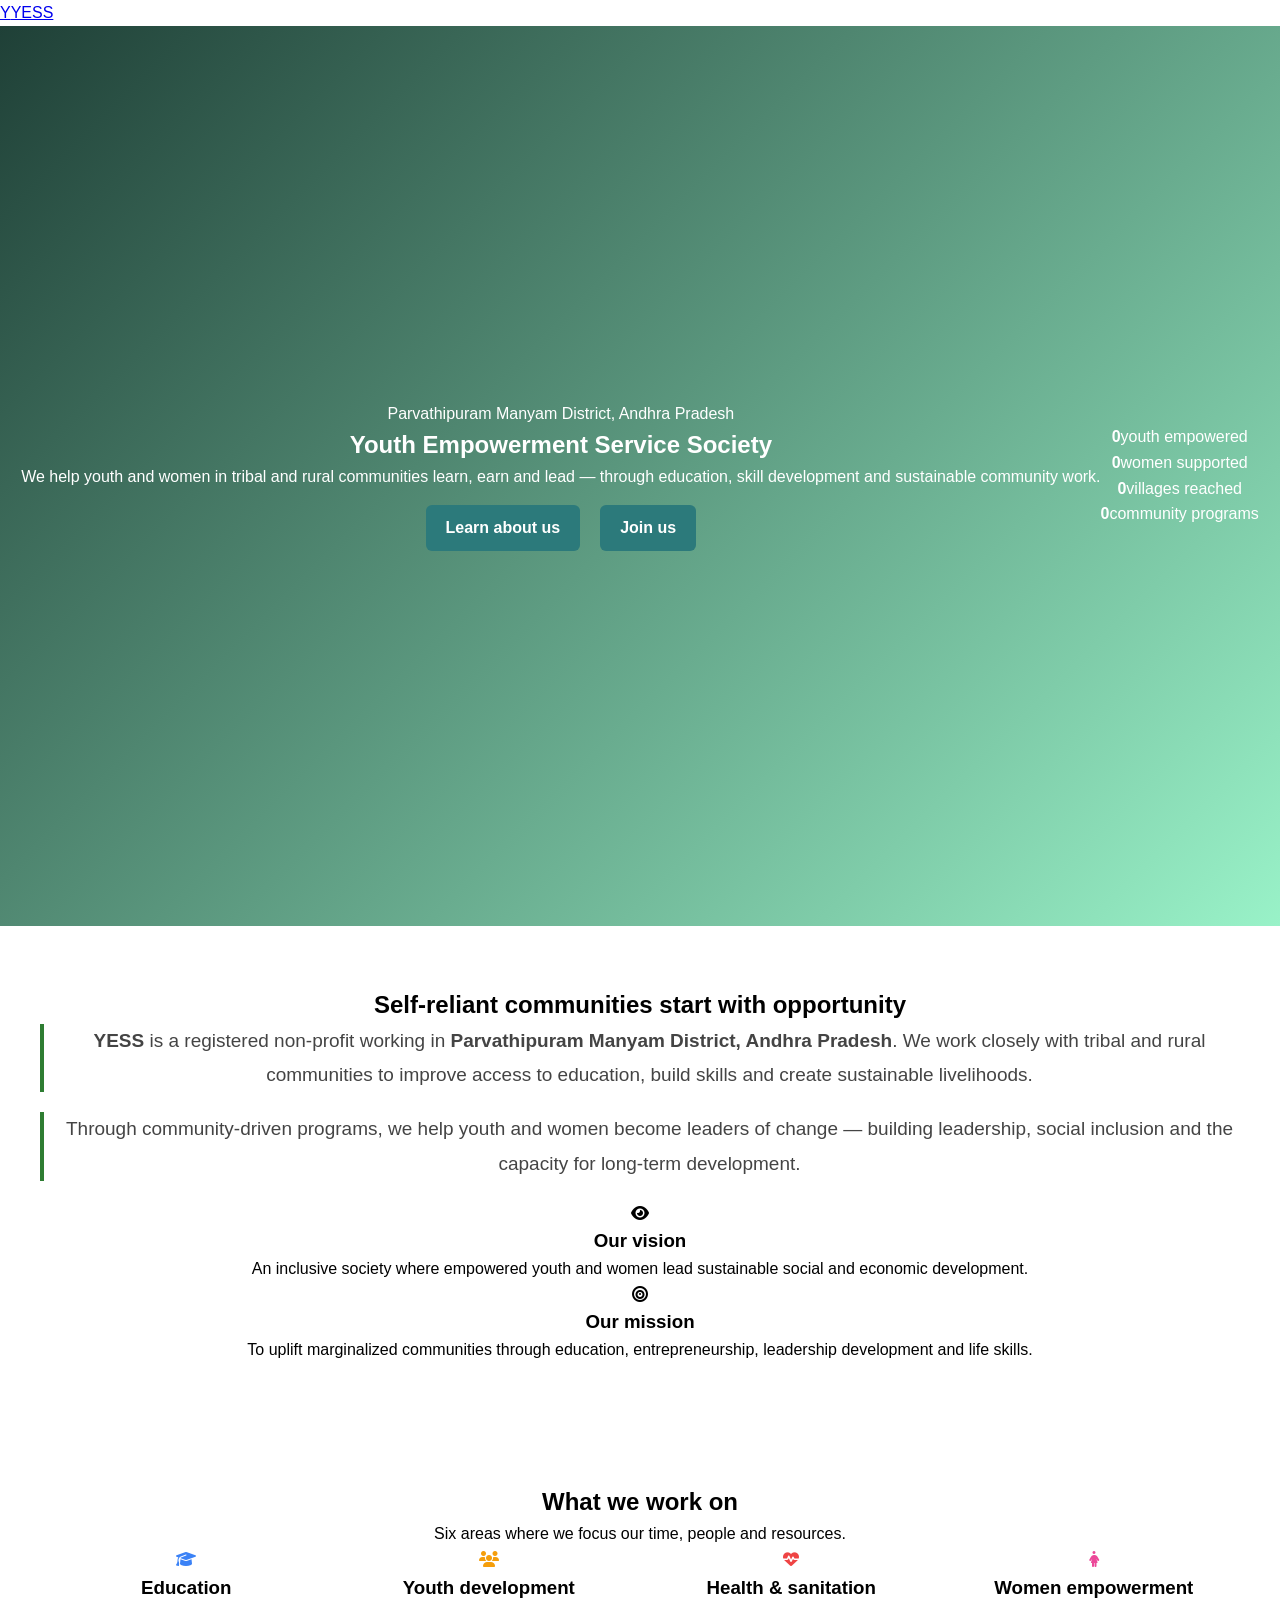
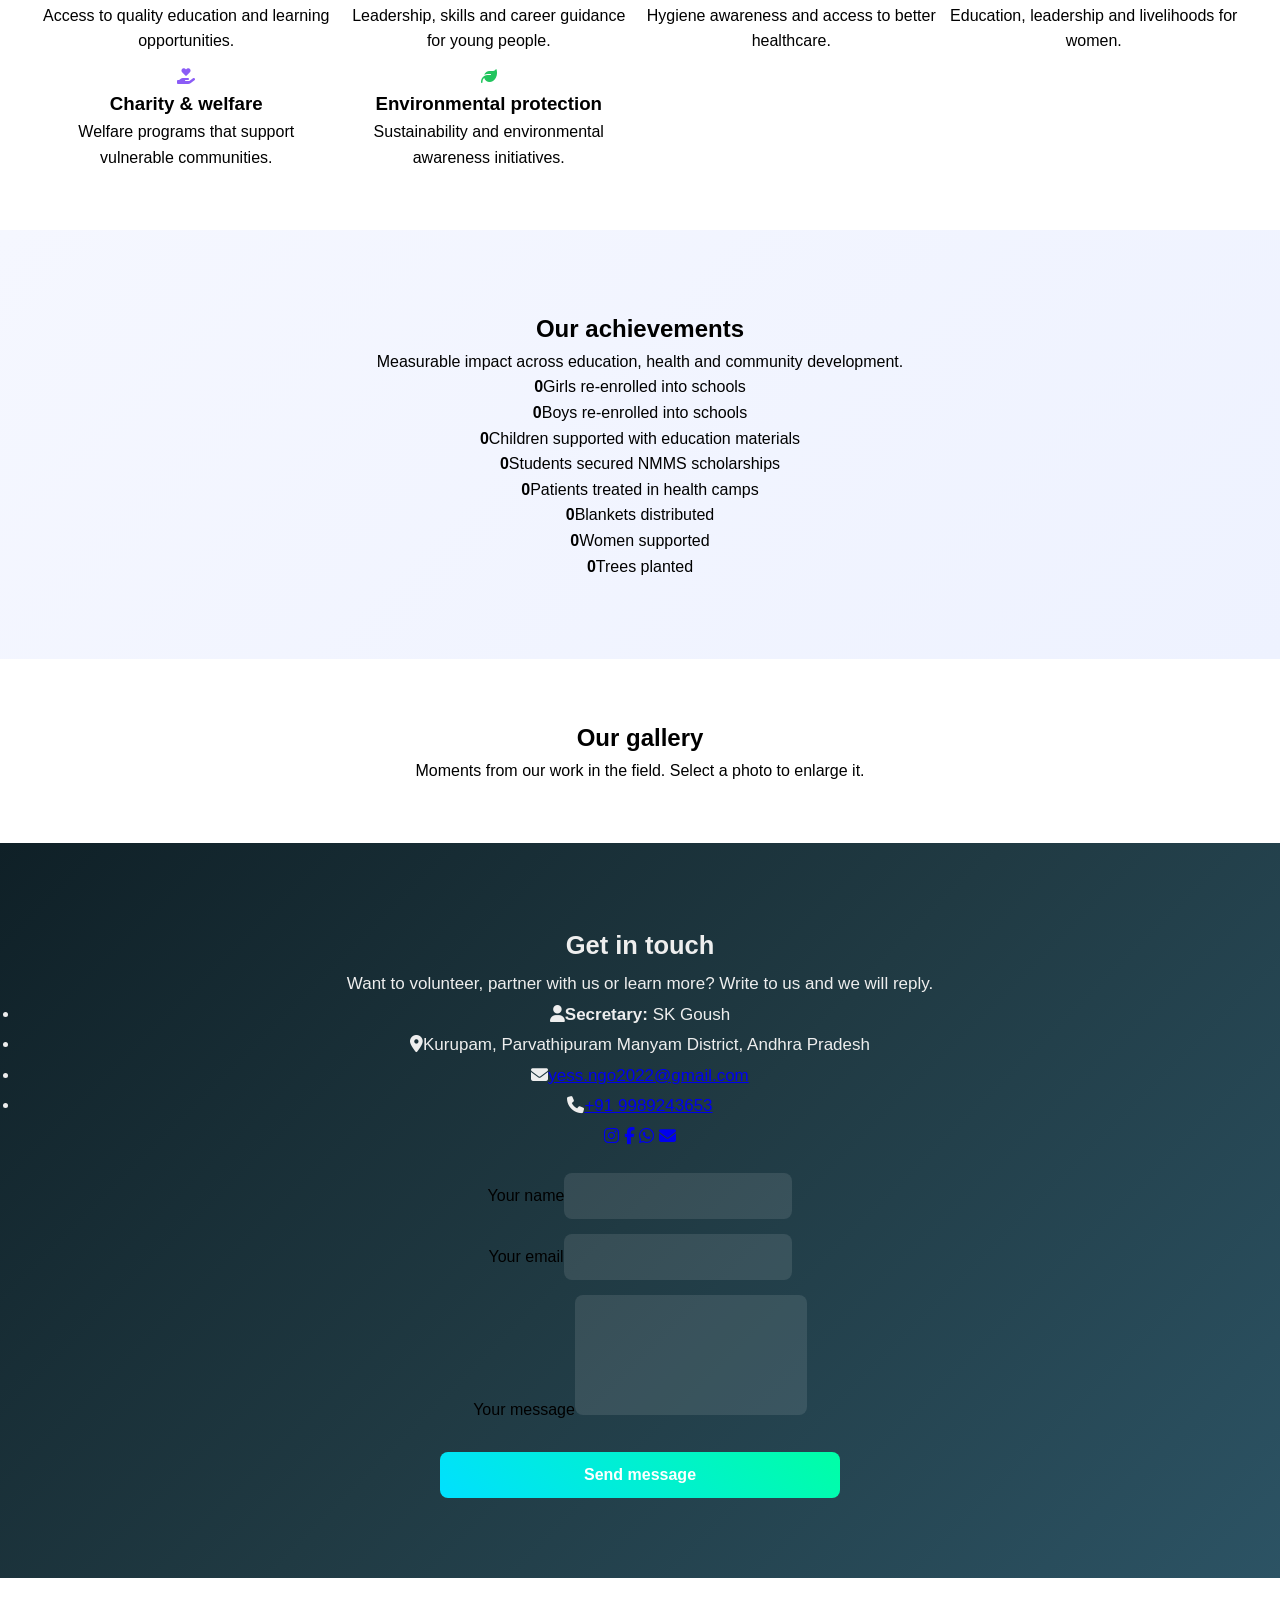
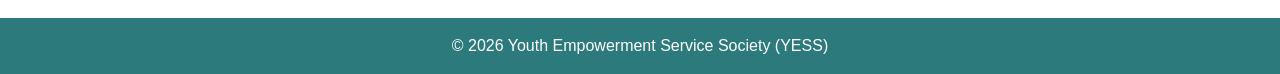
==== commit 6cb51585: "Update index.html" ====
--- a/index.html
+++ b/index.html
@@ -3,499 +3,163 @@
 <head>
 <meta charset="UTF-8">
 <meta name="viewport" content="width=device-width, initial-scale=1.0">
+<meta name="google-site-verification" content="cf58ca6694bedf0e">
 <title>Youth Empowerment Service Society (YESS)</title>
+<meta name="description" content="YESS empowers youth and women in Parvathipuram Manyam District, Andhra Pradesh through education, skills and community development.">
+<link rel="preconnect" href="https://fonts.googleapis.com">
+<link rel="preconnect" href="https://fonts.gstatic.com" crossorigin>
+<link href="https://fonts.googleapis.com/css2?family=Fraunces:opsz,wght@9..144,600;9..144,700&family=Nunito+Sans:wght@400;600;700&display=swap" rel="stylesheet">
 <link rel="stylesheet" href="https://cdnjs.cloudflare.com/ajax/libs/font-awesome/6.5.0/css/all.min.css">
 <link rel="stylesheet" href="style.css">
-
 </head>
-
 <body>
 
-<!-- NAVBAR -->
-<nav>
-<h2>YESS</h2>
-<!-- mobile comfort sample-->
-<div class="nav-toggle"><i class="fas fa-bars"></i></div>
-<!-- mobile comfort sample-->
-<ul>
-<li><a href="#home">Home</a></li>
-<li><a href="#about">About</a></li>
-<li><a href="#focus">Focus Areas</a></li>
-<li><a href="#achievements">Achievements</a></li>
-<li><a href="#gallery">Gallery</a></li>
-<li><a href="#contact">Contact</a></li>
-</ul>
-</nav>
+<header class="nav" id="nav">
+  <a href="#home" class="brand"><span class="brand-mark">Y</span><span>YESS</span></a>
+  <button class="nav-toggle" aria-label="Open menu" aria-expanded="false"><i class="fas fa-bars"></i></button>
+  <nav class="nav-menu" id="menu">
+    <a href="#home">Home</a>
+    <a href="#about">About</a>
+    <a href="#focus">Focus areas</a>
+    <a href="#achievements">Achievements</a>
+    <a href="#gallery">Gallery</a>
+    <a href="#contact" class="nav-cta">Contact</a>
+  </nav>
+</header>
 
-
-<!-- HOME SECTION -->
-
+<main>
+<!-- HOME -->
 <section id="home" class="hero">
-
-  <div class="hero-content">
-
-    <h1>Youth Empowerment Service Society (YESS)</h1>
-
-    <p class="tagline">
-      Empowering youth and women through education, skill development,
-      and sustainable community initiatives.
-    </p>
-
+  <div class="hero-text">
+    <p class="hero-place">Parvathipuram Manyam District, Andhra Pradesh</p>
+    <h1>Youth Empowerment Service Society</h1>
+    <p class="tagline">We help youth and women in tribal and rural communities learn, earn and lead &mdash; through education, skill development and sustainable community work.</p>
     <div class="hero-buttons">
-      <a href="#about" class="btn primary-btn">Learn More</a>
-      <a href="#contact" class="btn secondary-btn">Join Us</a>
+      <a href="#about" class="btn btn-primary">Learn about us</a>
+      <a href="#contact" class="btn btn-ghost">Join us</a>
     </div>
-
   </div>
-
+  <div class="hero-stats" aria-label="Our reach">
+    <div><strong class="count" data-target="500">0</strong><span>youth empowered</span></div>
+    <div><strong class="count" data-target="200">0</strong><span>women supported</span></div>
+    <div><strong class="count" data-target="60">0</strong><span>villages reached</span></div>
+    <div><strong class="count" data-target="10">0</strong><span>community programs</span></div>
+  </div>
 </section>
 
-
-
-<!-- ABOUT SECTION -->
-
-<section id="about" class="about-section">
-
-<div class="container">
-
-<!-- Section Title -->
-<div class="section-header">
-<h2>About YESS</h2>
-<p>
-Youth Empowerment Service Society (YESS) is dedicated to empowering youth and women
-to build strong, self-reliant communities through education, leadership,
-and sustainable development initiatives.
-</p>
-</div>
-
-<!-- About Content -->
-<div class="about-content">
-
-<div class="about-text">
-<p>
-<strong>Youth Empowerment Service Society (YESS)</strong> is a registered
-non-profit organization committed to advancing community development in
-<strong>Parvathipuram Manyam District, Andhra Pradesh</strong>. The organization
-works closely with tribal and rural communities to improve access to
-education, promote skill development, and create sustainable livelihood
-opportunities.
-</p>
-
-<p>
-Through community-driven initiatives, YESS empowers youth and women to
-become leaders of positive change. By fostering leadership, social
-inclusion, and capacity building, the organization strives to create
-resilient communities and ensure long-term sustainable development.
-</p>
-</div>
-
-<div class="about-cards">
-
-<div class="card">
-<h3>Our Vision</h3>
-<p>
-To build an inclusive society where empowered youth and women lead
-sustainable social and economic development.
-</p>
-</div>
-
-<div class="card">
-<h3>Our Mission</h3>
-<p>
-To uplift marginalized communities by promoting education,
-entrepreneurship, leadership development, and life skills.
-</p>
-</div>
-
-</div>
-
-</div>
-
-<!-- Impact Section -->
-
-<div class="impact-section">
-
-<div class="impact-card">
-<div class="icon">👨‍🎓</div>
-<h3>500+</h3>
-<p>Youth Empowered</p>
-</div>
-
-<div class="impact-card">
-<div class="icon">👩‍💼</div>
-<h3>200+</h3>
-<p>Women Supported</p>
-</div>
-
-<div class="impact-card">
-<div class="icon">🌱</div>
-<h3>10+</h3>
-<p>Community Programs</p>
-</div>
-
-<div class="impact-card">
-<div class="icon">🏡</div>
-<h3>60+</h3>
-<p>Villages Reached</p>
-</div>
-
-</div>
-
+<!-- ABOUT -->
+<section id="about" class="section">
+  <div class="wrap about-grid">
+    <div class="about-text">
+      <h2>Self-reliant communities start with opportunity</h2>
+      <p><strong>YESS</strong> is a registered non-profit working in <strong>Parvathipuram Manyam District, Andhra Pradesh</strong>. We work closely with tribal and rural communities to improve access to education, build skills and create sustainable livelihoods.</p>
+      <p>Through community-driven programs, we help youth and women become leaders of change &mdash; building leadership, social inclusion and the capacity for long-term development.</p>
+    </div>
+    <div class="vm">
+      <article class="vm-card">
+        <i class="fas fa-eye"></i>
+        <h3>Our vision</h3>
+        <p>An inclusive society where empowered youth and women lead sustainable social and economic development.</p>
+      </article>
+      <article class="vm-card">
+        <i class="fas fa-bullseye"></i>
+        <h3>Our mission</h3>
+        <p>To uplift marginalized communities through education, entrepreneurship, leadership development and life skills.</p>
+      </article>
+    </div>
+  </div>
 </section>
 
-
-<!-- FOCUS AREAS -->
-
-<section id="focus" class="focus-section">
-
-<div class="section-header">
-<h2>Our Focus Areas</h2>
-<p>
-We work across key sectors to empower communities and create sustainable
-development opportunities.
-</p>
-</div>
-
-<div class="focus-grid">
-
-<div class="focus-card">
-<i class="fas fa-graduation-cap"></i>
-<h3>Education</h3>
-<p>Supporting access to quality education and learning opportunities.</p>
-</div>
-
-<div class="focus-card">
-<i class="fas fa-users"></i>
-<h3>Youth Development</h3>
-<p>Empowering youth through leadership, skills, and career guidance.</p>
-</div>
-
-<div class="focus-card">
-<i class="fas fa-heartbeat"></i>
-<h3>Health & Sanitation</h3>
-<p>Promoting hygiene awareness and access to better healthcare.</p>
-</div>
-
-<div class="focus-card">
-<i class="fas fa-female"></i>
-<h3>Women Empowerment</h3>
-<p>Supporting women through education, leadership, and livelihoods.</p>
-</div>
-
-<div class="focus-card">
-<i class="fas fa-hand-holding-heart"></i>
-<h3>Charity & Welfare</h3>
-<p>Helping vulnerable communities through welfare programs.</p>
-</div>
-
-<div class="focus-card">
-<i class="fas fa-leaf"></i>
-<h3>Environmental Protection</h3>
-<p>Promoting sustainability and environmental awareness initiatives.</p>
-</div>
-
-</div>
-
+<!-- FOCUS -->
+<section id="focus" class="section tint">
+  <div class="wrap">
+    <div class="section-head">
+      <h2>What we work on</h2>
+      <p>Six areas where we focus our time, people and resources.</p>
+    </div>
+    <div class="focus-grid">
+      <article class="focus-item"><i class="fas fa-graduation-cap c1"></i><div><h3>Education</h3><p>Access to quality education and learning opportunities.</p></div></article>
+      <article class="focus-item"><i class="fas fa-users c2"></i><div><h3>Youth development</h3><p>Leadership, skills and career guidance for young people.</p></div></article>
+      <article class="focus-item"><i class="fas fa-heartbeat c3"></i><div><h3>Health &amp; sanitation</h3><p>Hygiene awareness and access to better healthcare.</p></div></article>
+      <article class="focus-item"><i class="fas fa-female c4"></i><div><h3>Women empowerment</h3><p>Education, leadership and livelihoods for women.</p></div></article>
+      <article class="focus-item"><i class="fas fa-hand-holding-heart c5"></i><div><h3>Charity &amp; welfare</h3><p>Welfare programs that support vulnerable communities.</p></div></article>
+      <article class="focus-item"><i class="fas fa-leaf c6"></i><div><h3>Environmental protection</h3><p>Sustainability and environmental awareness initiatives.</p></div></article>
+    </div>
+  </div>
 </section>
 
 <!-- ACHIEVEMENTS -->
-<section id="achievements">
-
-<div class="achievements-container">
-
-<h2 class="section-title">Our Achievements</h2>
-<p class="section-subtitle">Creating measurable impact through education, health and community development.</p>
-
-<div class="achievements-grid">
-
-<div class="achievement-card">
-<h3>352+</h3>
-<p>Girls Re-enrolled into Schools</p>
-</div>
-
-<div class="achievement-card">
-<h3>224+</h3>
-<p>Boys Re-enrolled into Schools</p>
-</div>
-
-<div class="achievement-card">
-<h3>468+</h3>
-<p>Children Supported with Education Materials</p>
-</div>
-
-<div class="achievement-card">
-<h3>94+</h3>
-<p>Students Secured NMMS Scholarships</p>
-</div>
-
-<div class="achievement-card">
-<h3>460+</h3>
-<p>Patients Treated in Health Camps</p>
-</div>
-
-<div class="achievement-card">
-<h3>1600+</h3>
-<p>Blankets Distributed</p>
-</div>
-
-<div class="achievement-card">
-<h3>1300+</h3>
-<p>Women Supported</p>
-</div>
-
-<div class="achievement-card">
-<h3>1500+</h3>
-<p>Trees Planted</p>
-</div>
-
-</div>
-</div>
-
+<section id="achievements" class="section dark">
+  <div class="wrap">
+    <div class="section-head">
+      <h2>Our achievements</h2>
+      <p>Measurable impact across education, health and community development.</p>
+    </div>
+    <div class="ach-grid">
+      <div class="ach"><strong class="count" data-target="352" data-suffix="+">0</strong><span>Girls re-enrolled into schools</span></div>
+      <div class="ach"><strong class="count" data-target="224" data-suffix="+">0</strong><span>Boys re-enrolled into schools</span></div>
+      <div class="ach"><strong class="count" data-target="468" data-suffix="+">0</strong><span>Children supported with education materials</span></div>
+      <div class="ach"><strong class="count" data-target="94" data-suffix="+">0</strong><span>Students secured NMMS scholarships</span></div>
+      <div class="ach"><strong class="count" data-target="460" data-suffix="+">0</strong><span>Patients treated in health camps</span></div>
+      <div class="ach"><strong class="count" data-target="1600" data-suffix="+">0</strong><span>Blankets distributed</span></div>
+      <div class="ach"><strong class="count" data-target="1300" data-suffix="+">0</strong><span>Women supported</span></div>
+      <div class="ach"><strong class="count" data-target="1500" data-suffix="+">0</strong><span>Trees planted</span></div>
+    </div>
+  </div>
 </section>
 
 <!-- GALLERY -->
-<section id="gallery">
+<section id="gallery" class="section">
+  <div class="wrap">
+    <div class="section-head">
+      <h2>Our gallery</h2>
+      <p>Moments from our work in the field. Select a photo to enlarge it.</p>
+    </div>
+    <div class="gallery" id="galleryGrid"></div>
+  </div>
+</section>
 
-<h2 class="section-title">Our Gallery</h2>
+<!-- CONTACT -->
+<section id="contact" class="section tint">
+  <div class="wrap contact-grid">
+    <div class="contact-info">
+      <h2>Get in touch</h2>
+      <p>Want to volunteer, partner with us or learn more? Write to us and we will reply.</p>
+      <ul class="contact-list">
+        <li><i class="fas fa-user"></i><span><b>Secretary:</b> SK Goush</span></li>
+        <li><i class="fas fa-location-dot"></i><span>Kurupam, Parvathipuram Manyam District, Andhra Pradesh</span></li>
+        <li><i class="fas fa-envelope"></i><a href="mailto:yess.ngo2022@gmail.com">yess.ngo2022@gmail.com</a></li>
+        <li><i class="fas fa-phone"></i><a href="tel:+919989243653">+91 9989243653</a></li>
+      </ul>
+      <div class="social">
+        <a href="https://www.instagram.com/yess_ngo_?igsh=c3pkOXo1NWUyaW5h" aria-label="Instagram"><i class="fab fa-instagram"></i></a>
+        <a href="https://www.facebook.com/share/1DSAKodbf2/" aria-label="Facebook"><i class="fab fa-facebook-f"></i></a>
+        <a href="https://wa.me/919989243653" aria-label="WhatsApp"><i class="fab fa-whatsapp"></i></a>
+        <a href="mailto:yess.ngo2022@gmail.com" aria-label="Email"><i class="fas fa-envelope"></i></a>
+      </div>
+    </div>
+    <form id="contactForm" class="contact-form" action="https://formsubmit.co/yess.ngo2022@gmail.com" method="POST">
+      <label>Your name<input type="text" name="name" required></label>
+      <label>Your email<input type="email" name="email" required></label>
+      <label>Your message<textarea name="message" rows="5" required></textarea></label>
+      <input type="hidden" name="_captcha" value="false">
+      <button type="submit" class="btn btn-primary">Send message</button>
+    </form>
+  </div>
+</section>
+</main>
 
-<div class="gallery">
+<footer class="footer">
+  <p>&copy; 2026 Youth Empowerment Service Society (YESS)</p>
+</footer>
 
-  <div class="gallery-item">
-    <img src="yessocietypictures/Picture1.png" alt="image">
-  </div>
-
-  <div class="gallery-item">
-    <img src="yessocietypictures/Picture2.png" alt="image">
-  </div>
-
-  <div class="gallery-item">
-    <img src="yessocietypictures/Picture3.png" alt="image">
-  </div>
-
-  <div class="gallery-item">
-    <img src="yessocietypictures/Picture4.png" alt="image">
-  </div>
-
-  <div class="gallery-item">
-    <img src="yessocietypictures/Picture5.png" alt="image">
-  </div>
-
-  <div class="gallery-item">
-    <img src="yessocietypictures/Picture6.png" alt="image">
-  </div>
-
-  <div class="gallery-item">
-    <img src="yessocietypictures/Picture7.png" alt="image">
-  </div>
-
-  <div class="gallery-item">
-    <img src="yessocietypictures/Picture8.png" alt="image">
-  </div>
-
-  <div class="gallery-item">
-    <img src="yessocietypictures/Picture9.png" alt="image">
-  </div>
-
-  <div class="gallery-item">
-    <img src="yessocietypictures/Picture10.png" alt="image">
-  </div>
-
-  <div class="gallery-item">
-    <img src="yessocietypictures/Picture11.png" alt="image">
-  </div>
-
-  <div class="gallery-item">
-    <img src="yessocietypictures/Picture12.png" alt="image">
-  </div>
-
-  <div class="gallery-item">
-    <img src="yessocietypictures/Picture13.png" alt="image">
-  </div>
-
-  <div class="gallery-item">
-    <img src="yessocietypictures/Picture14.png" alt="image">
-  </div>
-
-  <div class="gallery-item">
-    <img src="yessocietypictures/Picture15.png" alt="image">
-  </div>
-  <div class="gallery-item">
-    <img src="yessocietypictures\one.jpeg" alt="image">
-  </div>
-  <div class="gallery-item">
-    <img src="yessocietypictures\two.jpeg" alt="image">
-  </div>
-  <div class="gallery-item">
-    <img src="yessocietypictures/three.jpeg" alt="image">
-  </div>
-  <div class="gallery-item">
-    <img src="yessocietypictures/four.jpeg" alt="image">
-  </div>
-  <div class="gallery-item">
-    <img src="yessocietypictures/five.jpeg" alt="image">
-  </div>
-  <div class="gallery-item">
-    <img src="yessocietypictures/six.jpeg" alt="image">
-  </div>
-  <div class="gallery-item">
-    <img src="yessocietypictures/seven.jpeg" alt="image">
-  </div>
-  <div class="gallery-item">
-    <img src="yessocietypictures/eight.jpeg" alt="image">
-  </div>
-  <div class="gallery-item">
-    <img src="yessocietypictures/nine.jpeg" alt="image">
-  </div>
-  <div class="gallery-item">
-    <img src="yessocietypictures/ten.jpeg" alt="image">
-  </div>
-  <div class="gallery-item">
-    <img src="yessocietypictures/eleven.jpeg" alt="image">
-  </div>
-  <div class="gallery-item">
-    <img src="yessocietypictures/twelve.jpeg" alt="image">
-  </div>
-  <div class="gallery-item">
-    <img src="yessocietypictures/thirteen.jpeg" alt="image">
-  </div>
-  <div class="gallery-item">
-    <img src="yessocietypictures/fourteen.jpeg" alt="image">
-  </div>
-  <div class="gallery-item">
-    <img src="yessocietypictures/fifteen.jpeg" alt="image">
-  </div>
-  <div class="gallery-item">
-    <img src="yessocietypictures/sixteen.jpeg" alt="image">
-  </div>
-  <div class="gallery-item">
-    <img src="yessocietypictures/seventeen.jpeg" alt="image">
-  </div>
-  <div class="gallery-item">
-    <img src="yessocietypictures/eighteen.jpeg" alt="image">
-  </div>
-  <div class="gallery-item">
-    <img src="yessocietypictures/nineteen.jpeg" alt="image">
-  </div>
-  <div class="gallery-item">
-    <img src="yessocietypictures/twenty.jpeg" alt="image">
-  </div>
-  <div class="gallery-item">
-    <img src="yessocietypictures/twenty1.jpeg" alt="image">
-  </div>
-  <div class="gallery-item">
-    <img src="yessocietypictures/twentytwo.jpeg" alt="image">
-  </div>
-  <div class="gallery-item">
-    <img src="yessocietypictures/two3.jpeg" alt="image">
-  </div>
-  <div class="gallery-item">
-    <img src="yessocietypictures/two4.jpeg" alt="image">
-  </div>
-  <div class="gallery-item">
-    <img src="yessocietypictures/two5.jpeg" alt="image">
-  </div>
-  <div class="gallery-item">
-    <img src="yessocietypictures/two6.jpeg" alt="image">
-  </div>
-<div class="gallery-item">
-    <img src="yessocietypictures/two7.jpeg" alt="image">
-  </div>
-  <div class="gallery-item">
-    <img src="yessocietypictures/two8.jpeg" alt="image">
-  </div>
-  <div class="gallery-item">
-    <img src="yessocietypictures/two9.jpeg" alt="image">
-  </div>
-  <div class="gallery-item">
-    <img src="yessocietypictures/three0.jpeg" alt="image">
-  </div>
-
+<div class="lightbox" id="lightbox" hidden>
+  <button class="lb-close" aria-label="Close photo"><i class="fas fa-xmark"></i></button>
+  <button class="lb-nav lb-prev" aria-label="Previous photo"><i class="fas fa-chevron-left"></i></button>
+  <img src="" alt="Enlarged gallery photo">
+  <button class="lb-nav lb-next" aria-label="Next photo"><i class="fas fa-chevron-right"></i></button>
 </div>
 
-</section>
-
-
-
-<!-- CONTACT -->
-<section id="contact">
-
-<div class="contact-container">
-
-<h2 class="contact-title">Get In Touch</h2>
-
-<div class="contact-content">
-
-<div class="contact-info">
-<p><b>Secretary:</b> SK Goush</p>
-<p>Kurupam, Parvathipuram Manyam District, Andhra Pradesh</p>
-<p>Email: yess.ngo2022@gmail.com</p>
-<p>Phone: +91 9989243653</p>
-
-<div class="social-icons">
-<a href="https://www.instagram.com/yess_ngo_?igsh=c3pkOXo1NWUyaW5h"><i class="fab fa-instagram"></i></a>
-<a href="https://www.facebook.com/share/1DSAKodbf2/"><i class="fab fa-facebook"></i></a>
-<a href="https://wa.me/919989243653"><i class="fab fa-whatsapp"></i></a>
-<a href="mailto:yess.ngo2022@gmail.com"><i class="fas fa-envelope"></i></a>
-</div>
-
-</div>
-
-<!-- contact form-->
-
-<form action="https://formsubmit.co/yess.ngo2022@gmail.com" method="POST" class="contact-form">
-
-<input type="text" name="name" placeholder="Your Name" required>
-
-<input type="email" name="email" placeholder="Your Email" required>
-
-<textarea name="message" placeholder="Your Message" required></textarea>
-
-<input type="hidden" name="_captcha" value="false">
-
-<button type="submit">Send Message</button>
-
-</form>
-
-</div>
-
-</div>
-
-</section>
-<link rel="stylesheet" href="contact.css">
-
-<link rel="stylesheet" href="https://cdnjs.cloudflare.com/ajax/libs/font-awesome/6.5.0/css/all.min.css">
-
-<!-- FOOTER -->
-<footer>
-
-<p>© 2026 Youth Empowerment Service Society (YESS)</p>
-
-</footer>
-
-
 <script src="script.js"></script>
-<script>
-const counters = document.querySelectorAll('.achievement-card h3');
-
-counters.forEach(counter=>{
-let target = +counter.innerText.replace("+","");
-let count = 0;
-
-let update = () => {
-let increment = target / 100;
-
-if(count < target){
-count += increment;
-counter.innerText = Math.ceil(count) + "+";
-requestAnimationFrame(update);
-}else{
-counter.innerText = target + "+";
-}
-};
-
-update();
-});
-</script>
-
 </body>
 </html>
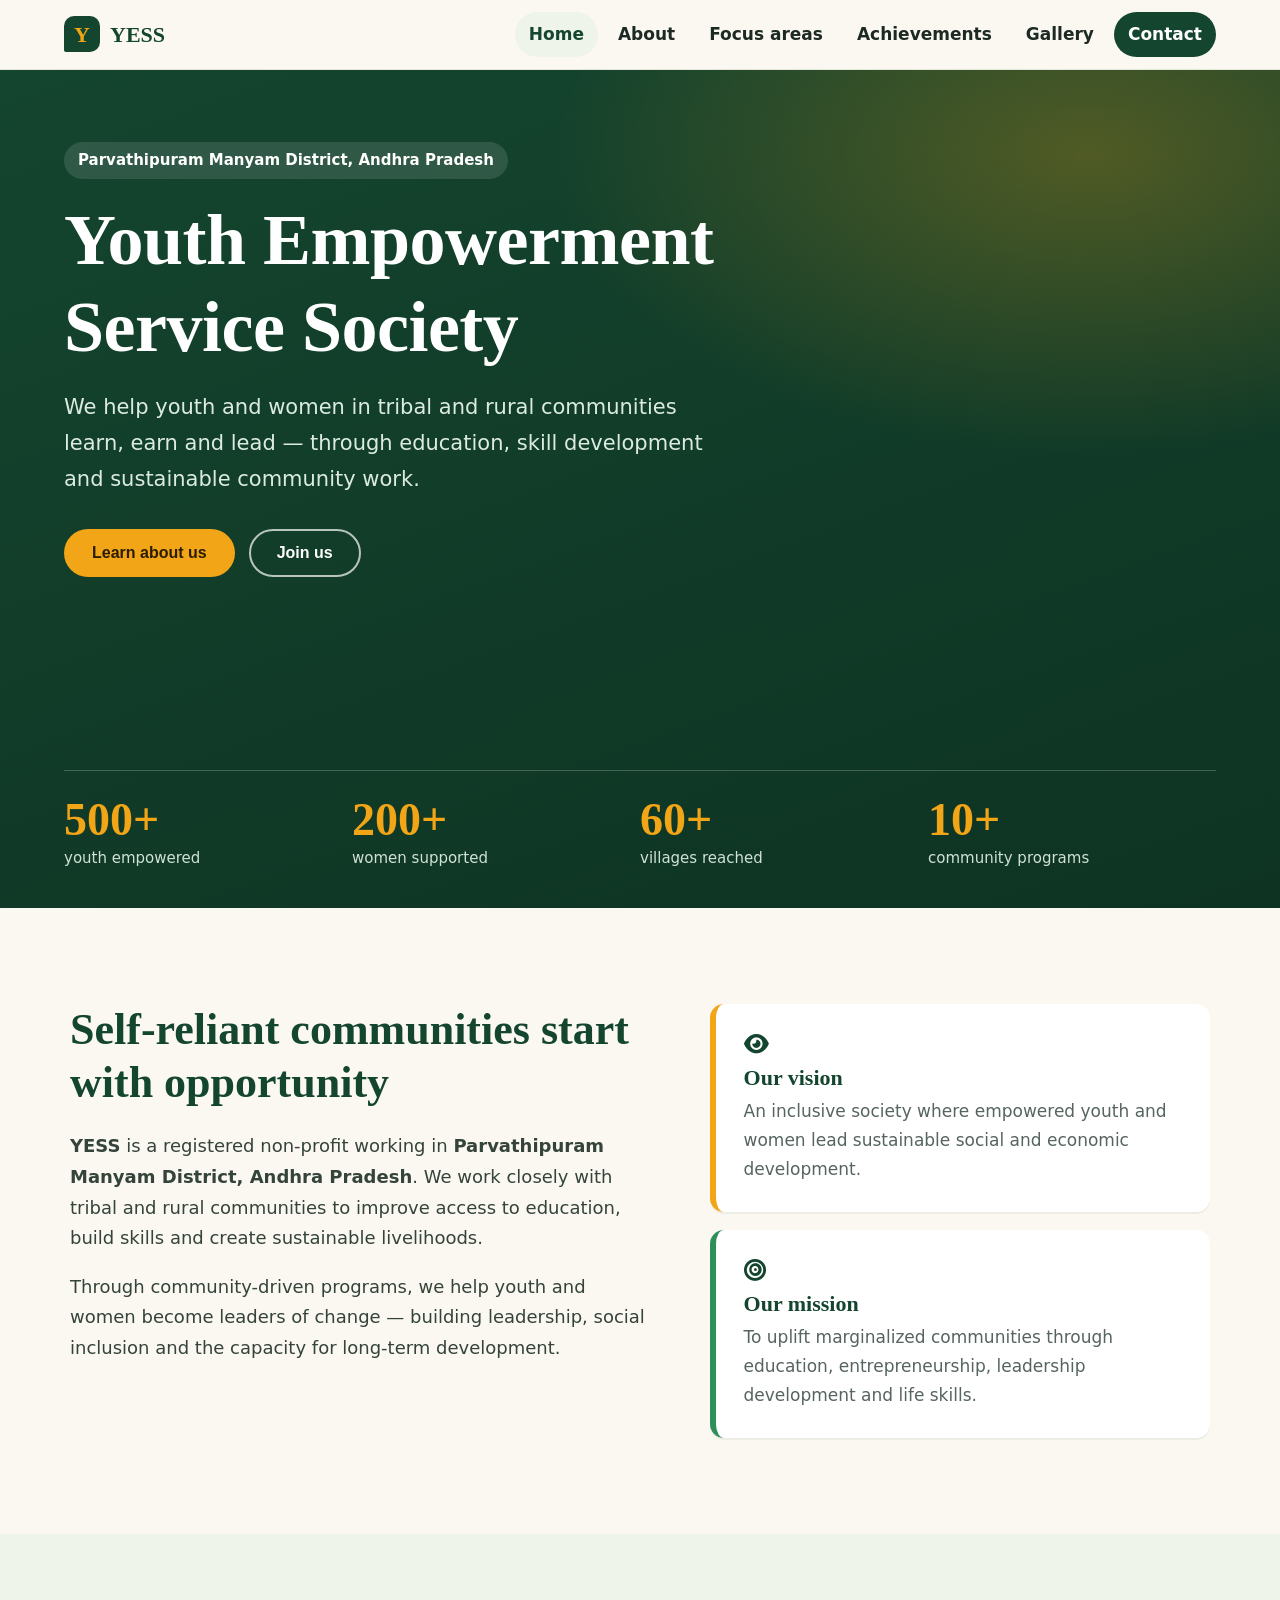
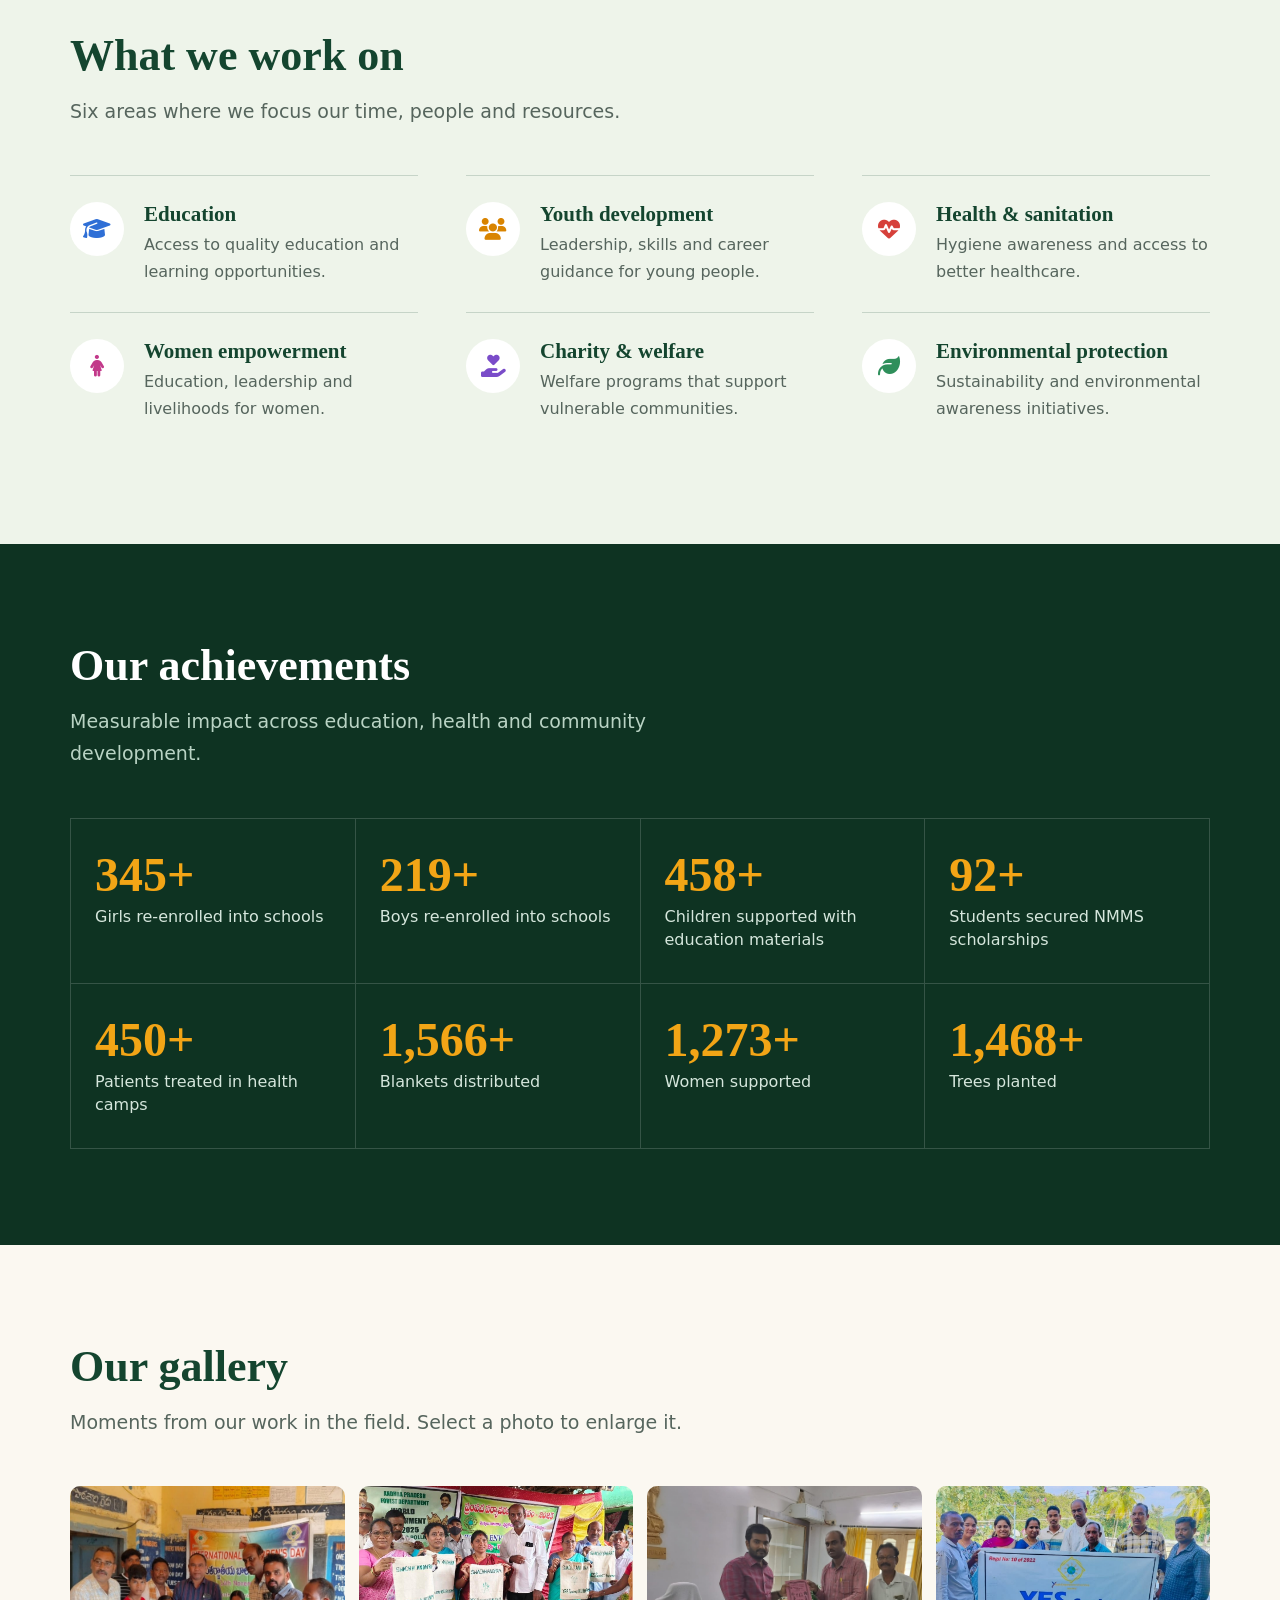
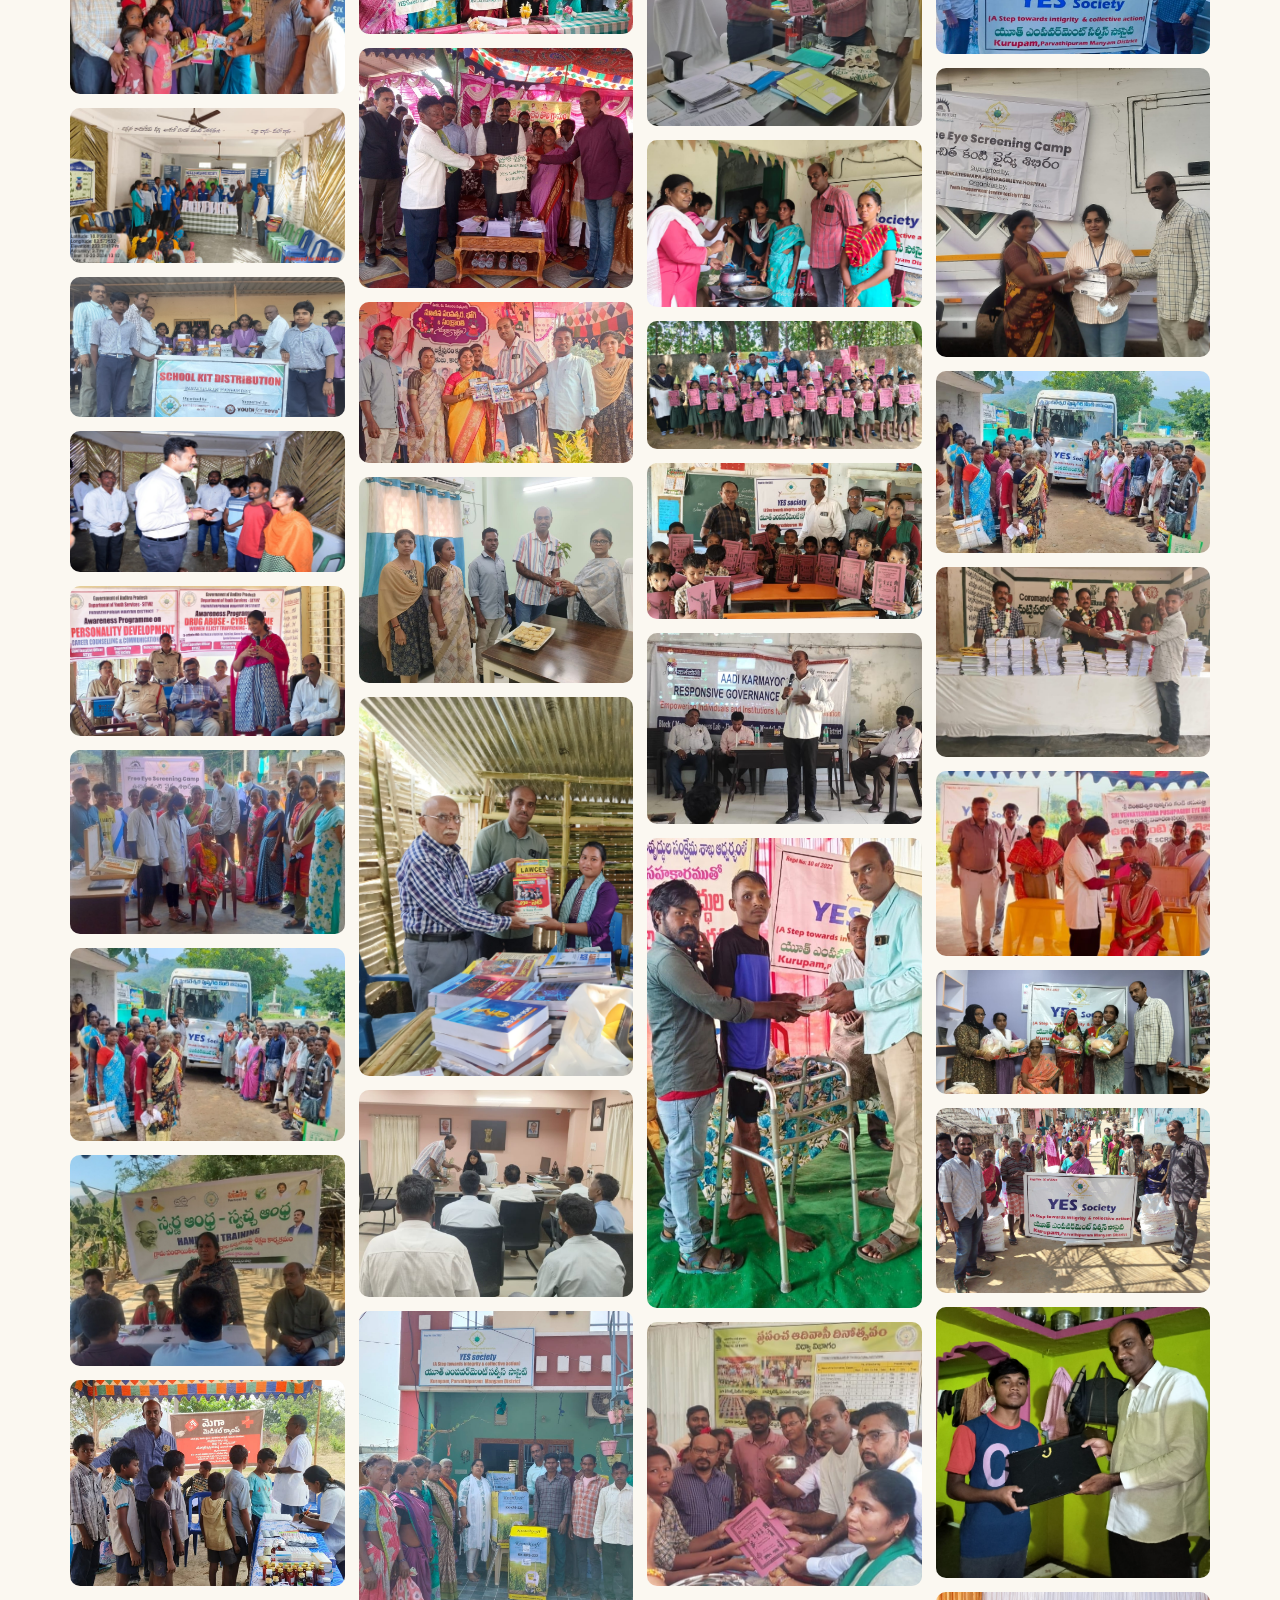
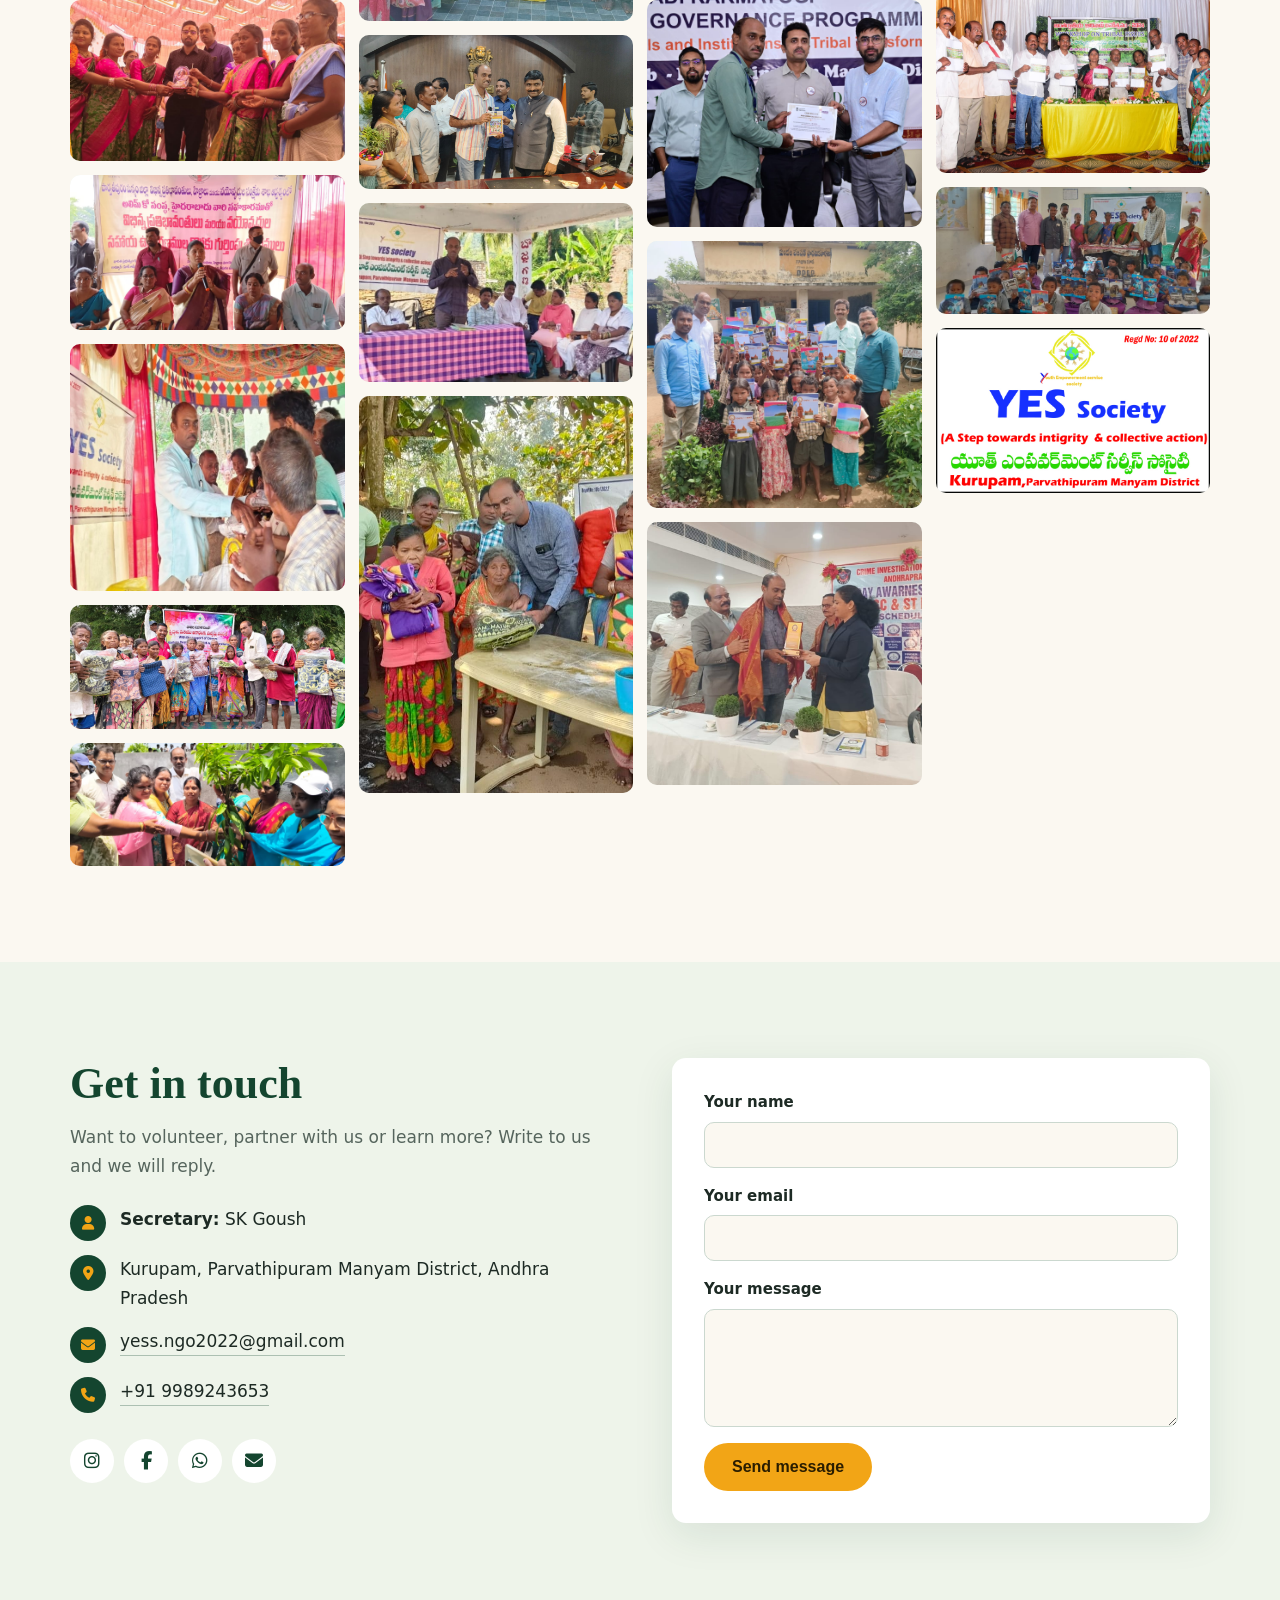
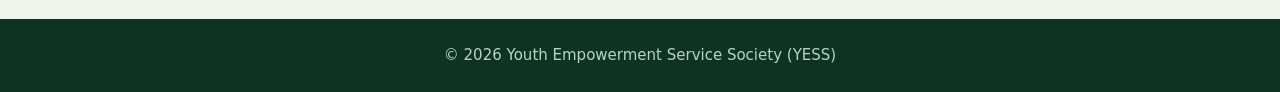
==== commit 4910d1ce: "Update index.html" ====
--- a/index.html
+++ b/index.html
@@ -3,6 +3,7 @@
 <head>
 <meta charset="UTF-8">
 <meta name="viewport" content="width=device-width, initial-scale=1.0">
+<link rel="icon" type="image/png" href="yessocietypictures/three0.jpeg">
 <meta name="google-site-verification" content="cf58ca6694bedf0e">
 <title>Youth Empowerment Service Society (YESS)</title>
 <meta name="description" content="YESS empowers youth and women in Parvathipuram Manyam District, Andhra Pradesh through education, skills and community development.">
--- a/style.css
+++ b/style.css
@@ -1,524 +1,132 @@
-/* ---------- GLOBAL STYLES ---------- */
-* {
-  margin: 0;
-  padding: 0;
-  box-sizing: border-box;
-  font-family: Arial, sans-serif;
+:root{
+  --forest:#14452f; --forest-2:#0e3322; --leaf:#2f8f5b; --marigold:#f2a516;
+  --paper:#fbf8f1; --tint:#eef4ea; --ink:#1d2a24; --muted:#56655d;
+  --radius:14px;
 }
+*{margin:0;padding:0;box-sizing:border-box}
+html{scroll-behavior:smooth;scroll-padding-top:76px}
+body{font-family:'Nunito Sans',system-ui,sans-serif;color:var(--ink);background:var(--paper);line-height:1.7;font-size:17px}
+h1,h2,h3{font-family:'Fraunces',Georgia,serif;line-height:1.2;color:var(--forest)}
+a{color:inherit}
+img{max-width:100%;display:block}
+:focus-visible{outline:3px solid var(--marigold);outline-offset:3px}
 
-body {
-  line-height: 1.6;
+/* NAV */
+.nav{position:sticky;top:0;z-index:50;display:flex;align-items:center;justify-content:space-between;padding:12px 5%;background:rgba(251,248,241,.92);backdrop-filter:blur(10px);border-bottom:1px solid rgba(20,69,47,.1)}
+.brand{display:flex;align-items:center;gap:10px;text-decoration:none;font-family:'Fraunces',serif;font-weight:700;font-size:22px;color:var(--forest)}
+.brand-mark{display:grid;place-items:center;width:36px;height:36px;border-radius:10px 10px 10px 2px;background:var(--forest);color:var(--marigold)}
+.nav-menu{display:flex;align-items:center;gap:6px}
+.nav-menu a{text-decoration:none;font-weight:600;padding:8px 14px;border-radius:999px;color:var(--ink);transition:background .2s}
+.nav-menu a:hover,.nav-menu a.active{background:var(--tint);color:var(--forest)}
+.nav-menu .nav-cta{background:var(--forest);color:#fff}
+.nav-menu .nav-cta:hover{background:var(--leaf);color:#fff}
+.nav-toggle{display:none;background:none;border:0;font-size:24px;color:var(--forest);cursor:pointer;padding:6px 10px}
+
+/* HERO */
+.hero{min-height:calc(100vh - 62px);display:flex;flex-direction:column;justify-content:space-between;gap:48px;padding:72px 5% 36px;color:#fff;
+  background:radial-gradient(900px 500px at 85% 10%,rgba(242,165,22,.28),transparent 60%),linear-gradient(160deg,var(--forest) 0%,var(--forest-2) 100%)}
+.hero-text{max-width:820px;animation:rise .9s ease both}
+.hero-place{display:inline-block;margin-bottom:18px;padding:6px 14px;border-radius:999px;background:rgba(255,255,255,.12);font-weight:600;font-size:15px}
+.hero h1{color:#fff;font-size:clamp(38px,6.2vw,72px);font-weight:700;letter-spacing:-.5px;margin-bottom:20px}
+.tagline{font-size:clamp(17px,2vw,21px);max-width:640px;color:#dcebe1;margin-bottom:32px}
+.hero-buttons{display:flex;gap:14px;flex-wrap:wrap}
+.btn{display:inline-block;padding:13px 26px;border-radius:999px;font:700 16px 'Nunito Sans',sans-serif;text-decoration:none;border:2px solid transparent;cursor:pointer;transition:transform .2s,background .2s}
+.btn:hover{transform:translateY(-2px)}
+.btn-primary{background:var(--marigold);color:#2a1d00}
+.btn-primary:hover{background:#ffb92e}
+.btn-ghost{border-color:rgba(255,255,255,.7);color:#fff}
+.btn-ghost:hover{background:#fff;color:var(--forest)}
+.hero-stats{display:grid;grid-template-columns:repeat(4,1fr);border-top:1px solid rgba(255,255,255,.22)}
+.hero-stats div{padding:22px 16px 0 0;display:flex;flex-direction:column}
+.hero-stats strong{font:700 clamp(30px,4vw,46px) 'Fraunces',serif;color:var(--marigold)}
+.hero-stats strong::after{content:"+"}
+.hero-stats span{color:#cfe2d6;font-size:15px}
+@keyframes rise{from{opacity:0;transform:translateY(24px)}to{opacity:1;transform:none}}
+
+/* SECTIONS */
+.section{padding:96px 5%}
+.section.tint{background:var(--tint)}
+.wrap{max-width:1140px;margin:0 auto}
+.section-head{max-width:620px;margin-bottom:48px}
+.section-head h2,.about-text h2,.contact-info h2{font-size:clamp(30px,4vw,44px);margin-bottom:12px}
+.section-head p{color:var(--muted);font-size:19px}
+
+/* ABOUT */
+.about-grid{display:grid;grid-template-columns:1.15fr 1fr;gap:64px;align-items:start}
+.about-text h2{margin-bottom:22px}
+.about-text p{margin-bottom:18px;font-size:18px;color:#34443b}
+.vm{display:grid;gap:18px}
+.vm-card{padding:28px;background:#fff;border-radius:var(--radius);border-left:6px solid var(--marigold);box-shadow:0 2px 0 rgba(20,69,47,.06)}
+.vm-card:nth-child(2){border-left-color:var(--leaf)}
+.vm-card i{color:var(--forest);font-size:22px;margin-bottom:10px}
+.vm-card h3{font-size:22px;margin-bottom:6px}
+.vm-card p{color:var(--muted)}
+
+/* FOCUS */
+.focus-grid{display:grid;grid-template-columns:repeat(auto-fit,minmax(310px,1fr));gap:0 48px}
+.focus-item{display:flex;gap:20px;padding:26px 0;border-top:1px solid rgba(20,69,47,.18)}
+.focus-item>i{flex:none;display:grid;place-items:center;width:54px;height:54px;border-radius:50%;font-size:22px;background:#fff}
+.focus-item h3{font-size:21px;margin-bottom:4px}
+.focus-item p{color:var(--muted);font-size:16px}
+.c1{color:#2f6fd6}.c2{color:#d98400}.c3{color:#d6403a}.c4{color:#c2398a}.c5{color:#7a4cc9}.c6{color:#2f8f5b}
+
+/* ACHIEVEMENTS */
+.section.dark{background:var(--forest-2);color:#fff}
+.dark h2{color:#fff}
+.dark .section-head p{color:#b9d3c4}
+.ach-grid{display:grid;grid-template-columns:repeat(4,1fr);border-left:1px solid rgba(255,255,255,.16);border-top:1px solid rgba(255,255,255,.16)}
+.ach{padding:32px 24px;border-right:1px solid rgba(255,255,255,.16);border-bottom:1px solid rgba(255,255,255,.16);display:flex;flex-direction:column;gap:6px}
+.ach strong{font:700 clamp(34px,4vw,48px) 'Fraunces',serif;color:var(--marigold);line-height:1}
+.ach span{color:#d5e6dc;font-size:16px;line-height:1.45}
+
+/* GALLERY */
+.gallery{columns:4 220px;column-gap:14px}
+.gallery button{display:block;width:100%;margin-bottom:14px;padding:0;border:0;border-radius:10px;overflow:hidden;cursor:zoom-in;background:var(--tint);break-inside:avoid}
+.gallery img{width:100%;height:auto;transition:transform .4s}
+.gallery button:hover img{transform:scale(1.04)}
+
+/* LIGHTBOX */
+.lightbox{position:fixed;inset:0;z-index:100;display:flex;align-items:center;justify-content:center;background:rgba(8,20,14,.92);padding:24px}
+.lightbox[hidden]{display:none}
+.lightbox img{max-width:min(92vw,1100px);max-height:86vh;border-radius:8px;object-fit:contain}
+.lightbox button{position:absolute;background:rgba(255,255,255,.14);color:#fff;border:0;width:46px;height:46px;border-radius:50%;font-size:18px;cursor:pointer}
+.lightbox button:hover{background:var(--marigold);color:#2a1d00}
+.lb-close{top:20px;right:20px}.lb-prev{left:16px}.lb-next{right:16px}
+
+/* CONTACT */
+.contact-grid{display:grid;grid-template-columns:1fr 1fr;gap:64px}
+.contact-info>p{color:var(--muted);margin-bottom:24px}
+.contact-list{list-style:none;display:grid;gap:14px;margin-bottom:26px}
+.contact-list li{display:flex;gap:14px;align-items:flex-start}
+.contact-list i{flex:none;width:36px;height:36px;display:grid;place-items:center;border-radius:50%;background:var(--forest);color:var(--marigold);font-size:14px}
+.contact-list a{text-decoration:none;border-bottom:1px solid rgba(20,69,47,.3)}
+.social{display:flex;gap:10px}
+.social a{width:44px;height:44px;display:grid;place-items:center;border-radius:50%;background:#fff;color:var(--forest);text-decoration:none;font-size:18px;transition:background .2s,color .2s}
+.social a:hover{background:var(--forest);color:var(--marigold)}
+.contact-form{display:grid;gap:16px;padding:32px;background:#fff;border-radius:var(--radius);box-shadow:0 12px 40px rgba(20,69,47,.1)}
+.contact-form label{display:grid;gap:6px;font-weight:700;font-size:15px}
+.contact-form input,.contact-form textarea{padding:13px 14px;border:1.5px solid #cbd8cf;border-radius:10px;font:400 16px 'Nunito Sans',sans-serif;background:var(--paper);resize:vertical}
+.contact-form input:focus,.contact-form textarea:focus{outline:none;border-color:var(--leaf);box-shadow:0 0 0 3px rgba(47,143,91,.2)}
+.contact-form .btn{justify-self:start}
+.contact-form .btn:disabled{opacity:.7;cursor:wait}
+
+.footer{background:var(--forest-2);color:#b9d3c4;text-align:center;padding:24px;font-size:15px}
+
+/* RESPONSIVE */
+@media(max-width:900px){
+  .about-grid,.contact-grid{grid-template-columns:1fr;gap:40px}
+  .ach-grid{grid-template-columns:repeat(2,1fr)}
+  .section{padding:72px 5%}
 }
-
-html {
-  scroll-behavior: smooth;
+@media(max-width:768px){
+  .nav-toggle{display:block}
+  .nav-menu{position:absolute;top:100%;left:0;right:0;flex-direction:column;align-items:stretch;gap:2px;padding:12px 5% 18px;background:var(--paper);border-bottom:1px solid rgba(20,69,47,.12);display:none}
+  .nav-menu.active{display:flex}
+  .nav-menu a{padding:12px 14px}
+  .nav-menu .nav-cta{text-align:center;margin-top:6px}
+  .hero{padding-top:48px}
+  .hero-stats{grid-template-columns:repeat(2,1fr)}
+  .lb-nav{top:auto;bottom:20px}
 }
-
-/* ---------- NAVBAR ---------- */
-nav {
-  display: flex;
-  justify-content: space-between;
-  align-items: center;
-  background: #2c7a7b;
-  color: white;
-  padding: 15px 40px;
-  position: sticky;
-  top: 0;
-}
-
-nav ul {
-  list-style: none;
-  display: flex;
-  gap: 20px;
-}
-
-nav ul li a {
-  color: white;
-  text-decoration: none;
-}
-
-.nav-toggle {
-  display: none; /* desktop by default */
-  font-size: 28px;
-  cursor: pointer;
-  color: white;
-}
-
-.nav-menu {
-  display: none; /* hidden by default */
-}
-
-.nav-menu.active {
-  display: block;
-}
-
-/* ---------- HERO ---------- */
-.hero {
-  height: 100vh;
-  background: linear-gradient(135deg, #1f4037, #99f2c8);
-  display: flex;
-  align-items: center;
-  justify-content: center;
-  text-align: center;
-  color: white;
-  padding: 20px;
-}
-
-.hero-content h1 {
-  font-size: 48px;
-  margin-bottom: 20px;
-}
-
-.hero-content p {
-  font-size: 20px;
-  max-width: 700px;
-  margin: auto;
-  margin-bottom: 30px;
-}
-
-.hero-buttons {
-  display: flex;
-  gap: 20px;
-  justify-content: center;
-}
-
-.btn {
-  display: inline-block;
-  padding: 10px 20px;
-  margin-top: 15px;
-  text-decoration: none;
-  border-radius: 6px;
-  font-weight: 600;
-  background: #2c7a7b;
-  color: white;
-}
-
-.primary-btn {
-  background: #27ae60;
-  color: white;
-}
-
-.secondary-btn {
-  border: 2px solid white;
-  color: white;
-}
-
-.secondary-btn:hover {
-  background: white;
-  color: #333;
-}
-
-/* ---------- SECTIONS ---------- */
-section {
-  padding: 60px 40px;
-  text-align: center;
-}
-
-.about-section, .focus-section {
-  padding: 80px 10%;
-  background: lightcyan;
-}
-
-.section-header {
-  text-align: center;
-  max-width: 800px;
-  margin: auto;
-  margin-bottom: 50px;
-}
-
-.section-header h2 {
-  font-size: 36px;
-  color: #1c3d5a;
-  margin-bottom: 15px;
-}
-
-.section-header p {
-  font-size: 18px;
-  color: #555;
-  line-height: 1.7;
-}
-
-.about-content {
-  display: flex;
-  gap: 40px;
-  flex-wrap: wrap;
-  align-items: center;
-  justify-content: center;
-  margin-bottom: 60px;
-}
-
-.about-text p {
-  font-size: 19px;
-  line-height: 1.8;
-  color: #444;
-  margin-bottom: 20px;
-  padding-left: 15px;
-  border-left: 4px solid #2e7d32;
-}
-
-.about-cards, .impact-section {
-  display: flex;
-  gap: 20px;
-  flex-wrap: wrap;
-}
-
-.card {
-  background: white;
-  padding: 25px;
-  border-radius: 10px;
-  box-shadow: 0 6px 20px rgba(0,0,0,0.08);
-  width: 250px;
-}
-
-.card h3 {
-  color: #1c3d5a;
-  margin-bottom: 10px;
-}
-
-/* ---------- IMPACT CARDS ---------- */
-.impact-card {
-  background: linear-gradient(135deg,#2c7a7b,#38a169);
-  color: white;
-  padding: 30px;
-  width: 220px;
-  text-align: center;
-  border-radius: 12px;
-  box-shadow: 0 10px 25px rgba(0,0,0,0.15);
-  transition: all 0.3s ease;
-  cursor: pointer;
-}
-
-.impact-card:hover {
-  transform: translateY(-10px) scale(1.05);
-  box-shadow: 0 15px 35px rgba(0,0,0,0.25);
-}
-
-.impact-card .icon {
-  font-size: 40px;
-  margin-bottom: 10px;
-}
-
-.impact-card h3 {
-  font-size: 32px;
-  margin-bottom: 5px;
-}
-
-.impact-card p {
-  font-size: 15px;
-  opacity: 0.9;
-}
-
-/* ---------- FOCUS CARDS ---------- */
-.focus-grid {
-  display: grid;
-  grid-template-columns: repeat(auto-fit, minmax(250px,1fr));
-  gap: 10px;
-}
-
-.focus-card {
-  background: white;
-  padding: 35px;
-  border-radius: 12px;
-  text-align: center;
-  box-shadow: 0 6px 18px rgba(0,0,0,0.08);
-  transition: 0.3s;
-}
-
-.focus-card i {
-  font-size: 40px;
-  margin-bottom: 15px;
-}
-
-.focus-card h3 {
-  margin-bottom: 10px;
-  color: #1c3d5a;
-}
-
-.focus-card p {
-  font-size: 19px;
-  color: #555;
-  line-height: 1.6;
-}
-
-.focus-card:hover {
-  transform: translateY(-10px);
-  box-shadow: 0 15px 30px rgba(0,0,0,0.15);
-}
-
-/* Focus Icons Colors */
-.fa-graduation-cap { color: #3b82f6; }
-.fa-users { color: #f59e0b; }
-.fa-heartbeat { color: #ef4444; }
-.fa-female { color: #ec4899; }
-.fa-hand-holding-heart { color: #8b5cf6; }
-.fa-leaf { color: #22c55e; }
-
-/* ---------- ACHIEVEMENTS ---------- */
-#achievements {
-  padding: 80px 20px;
-  background: linear-gradient(135deg,#f5f7ff,#eef2ff);
-  font-family: 'Poppins', sans-serif;
-}
-
-.achievements-container {
-  max-width: 1200px;
-  margin: auto;
-  text-align: center;
-}
-
-.section-title {
-  font-size: 36px;
-  font-weight: 700;
-  text-align: center;
-  color: #2c3e50;
-  margin-bottom: 40px;
-  position: relative;
-}
-
-.section-subtitle {
-  color: #666;
-  margin-bottom: 50px;
-  font-size: 20px;
-}
-
-.achievements-grid {
-  display: grid;
-  grid-template-columns: repeat(auto-fit, minmax(220px,1fr));
-  gap: 25px;
-}
-
-.achievement-card {
-  background: #fff;
-  padding: 35px 25px;
-  border-radius: 14px;
-  box-shadow: 0 10px 25px rgba(0,0,0,0.06);
-  transition: all 0.35s ease;
-  position: relative;
-  overflow: hidden;
-}
-
-.achievement-card:hover {
-  transform: translateY(-8px);
-  box-shadow: 0 20px 40px rgba(0,0,0,0.12);
-}
-
-.achievement-card h3 {
-  font-size: 40px;
-  color: #4f46e5;
-  margin-bottom: 10px;
-  font-weight: 700;
-}
-
-.achievement-card p {
-  font-size: 19px;
-  color: #555;
-  line-height: 1.5;
-}
-
-.achievement-card::before {
-  content: "";
-  position: absolute;
-  top: 0;
-  left: 0;
-  height: 4px;
-  width: 100%;
-  background: linear-gradient(90deg,#4f46e5,#6366f1);
-}
-
-/* ---------- GALLERY ---------- */
-.gallery-item {
-  width: 100%;
-  height: 250px;        /* uniform height for structure */
-  overflow: hidden;
-  border-radius: 8px;
-}
-
-.gallery-item img {
-  width: 100%;
-  height: 100%;
-  object-fit: cover;     /* fills container, slight cropping if needed */
-  object-position: center; /* focuses on the center of image */
-  transition: transform 0.3s ease;
-}
-
-.gallery-item img:hover {
-  transform: scale(1.05); /* zoom on hover for wow effect */
-}
-
-.gallery-item img {
-  width: 100%;
-  height: 100%;
-  object-fit: contain;   /* fits inside container, no cropping */
-  background-color: #f9f9f9; /* fills empty space */
-}
-/* ---------- FORM ---------- */
-form {
-  display: flex;
-  flex-direction: column;
-  max-width: 400px;
-  margin: auto;
-  gap: 10px;
-  margin-top: 20px;
-}
-
-input, textarea {
-  padding: 10px;
-}
-
-button {
-  background: #2c7a7b;
-  color: white;
-  padding: 10px;
-  border: none;
-  cursor: pointer;
-}
-
-/* ---------- FOOTER ---------- */
-footer {
-  background: #2c7a7b;
-  color: white;
-  text-align: center;
-  padding: 15px;
-  margin-top: 40px;
-}
-
-/* ---------- CONTACT ---------- */
-#contact {
-  padding: 80px 20px;
-  background: linear-gradient(135deg,#0f2027,#203a43,#2c5364);
-  font-family: Arial, sans-serif;
-}
-
-.contact-container {
-  max-width: 1100px;
-  margin: auto;
-  background: rgba(255,255,255,0.08);
-  backdrop-filter: blur(15px);
-  border-radius: 20px;
-  padding: 40px;
-  box-shadow: 0 10px 40px rgba(0,0,0,0.4);
-}
-
-.contact-title {
-  text-align: center;
-  font-size: 36px;
-  color: #fff;
-  margin-bottom: 40px;
-  letter-spacing: 2px;
-}
-
-.contact-content {
-  display: flex;
-  flex-wrap: wrap;
-  gap: 40px;
-  justify-content: space-between;
-}
-
-.contact-info {
-  flex: 1;
-  color: #eee;
-  font-size: 17px;
-  line-height: 1.8;
-}
-
-.social-icons {
-  margin-top: 20px;
-}
-
-.social-icons a {
-  display: inline-block;
-  margin-right: 12px;
-  font-size: 22px;
-  color: white;
-  background: rgba(255,255,255,0.1);
-  padding: 12px;
-  border-radius: 50%;
-  transition: 0.3s;
-}
-
-.social-icons a:hover {
-  background: #00e0ff;
-  color: #000;
-  transform: scale(1.2);
-}
-
-.contact-form {
-  flex: 1;
-  display: flex;
-  flex-direction: column;
-  gap: 15px;
-}
-
-.contact-form input,
-.contact-form textarea {
-  padding: 14px;
-  border: none;
-  border-radius: 8px;
-  outline: none;
-  background: rgba(255,255,255,0.1);
-  color: white;
-  font-size: 16px;
-}
-
-.contact-form textarea {
-  min-height: 120px;
-  resize: none;
-}
-
-.contact-form button {
-  padding: 14px;
-  border: none;
-  border-radius: 8px;
-  background: linear-gradient(45deg,#00e0ff,#00ffa6);
-  font-size: 16px;
-  font-weight: bold;
-  cursor: pointer;
-  transition: 0.3s;
-}
-
-.contact-form button:hover {
-  transform: translateY(-3px);
-  box-shadow: 0 5px 15px rgba(0,0,0,0.3);
-}
-
-/* ---------- MOBILE RESPONSIVE (COMBINED) ---------- */
-@media (max-width:768px){
-
-  nav ul {
-  display: flex !important;
-  flex-direction: column;
-  gap: 15px;
-  align-items: flex-start; /* aligns items to the left on mobile */
-  padding-left: 20px;      /* optional spacing from the left */
-}
-
-
-  /* HERO */
-  .hero-content h1 { display: block !important; font-size: 32px; }
-  .hero-content p { font-size: 16px; }
-  .hero-buttons { flex-direction: column; gap: 15px; }
-
-  /* NAV */
-  .nav-toggle { display: block !important; }
-  .nav-menu { display: none; flex-direction: column; gap: 15px; background: #2c7a7b; position: absolute; top: 60px; left: 0; width: 100%; padding: 15px 0; z-index: 100; }
-  .nav-menu.active { display: flex !important; }
-  nav ul { display: flex !important; flex-direction: column; gap: 15px; }
-
-  /* SECTIONS */
-  .about-content, .about-cards, .impact-section { flex-direction: column; align-items: center; text-align: center; }
-  .focus-grid { grid-template-columns: 1fr; gap: 15px; }
-  .gallery-item { width: 90%; height: auto; }
-  .gallery-item img { height: auto; }
-  section, .about-section, .focus-section, #achievements, #contact { padding: 50px 20px; }
-
-  /* TEXT SCALING */
-  h2 { font-size: 24px; }
-  .focus-card h3, .achievement-card h3 { font-size: 22px; }
-  .about-text p, .focus-card p, .achievement-card p { font-size: 16px; }
-
-  /* DISABLE HOVER */
-  .focus-card:hover, .impact-card:hover, .achievement-card:hover { transform: none; box-shadow: none; }
-
-  /* CONTACT */
-  .contact-content { flex-direction: column; }
-}+@media(max-width:480px){.ach-grid{grid-template-columns:1fr}.contact-form{padding:22px}}
+@media(prefers-reduced-motion:reduce){*{animation:none!important;transition:none!important;scroll-behavior:auto!important}}
